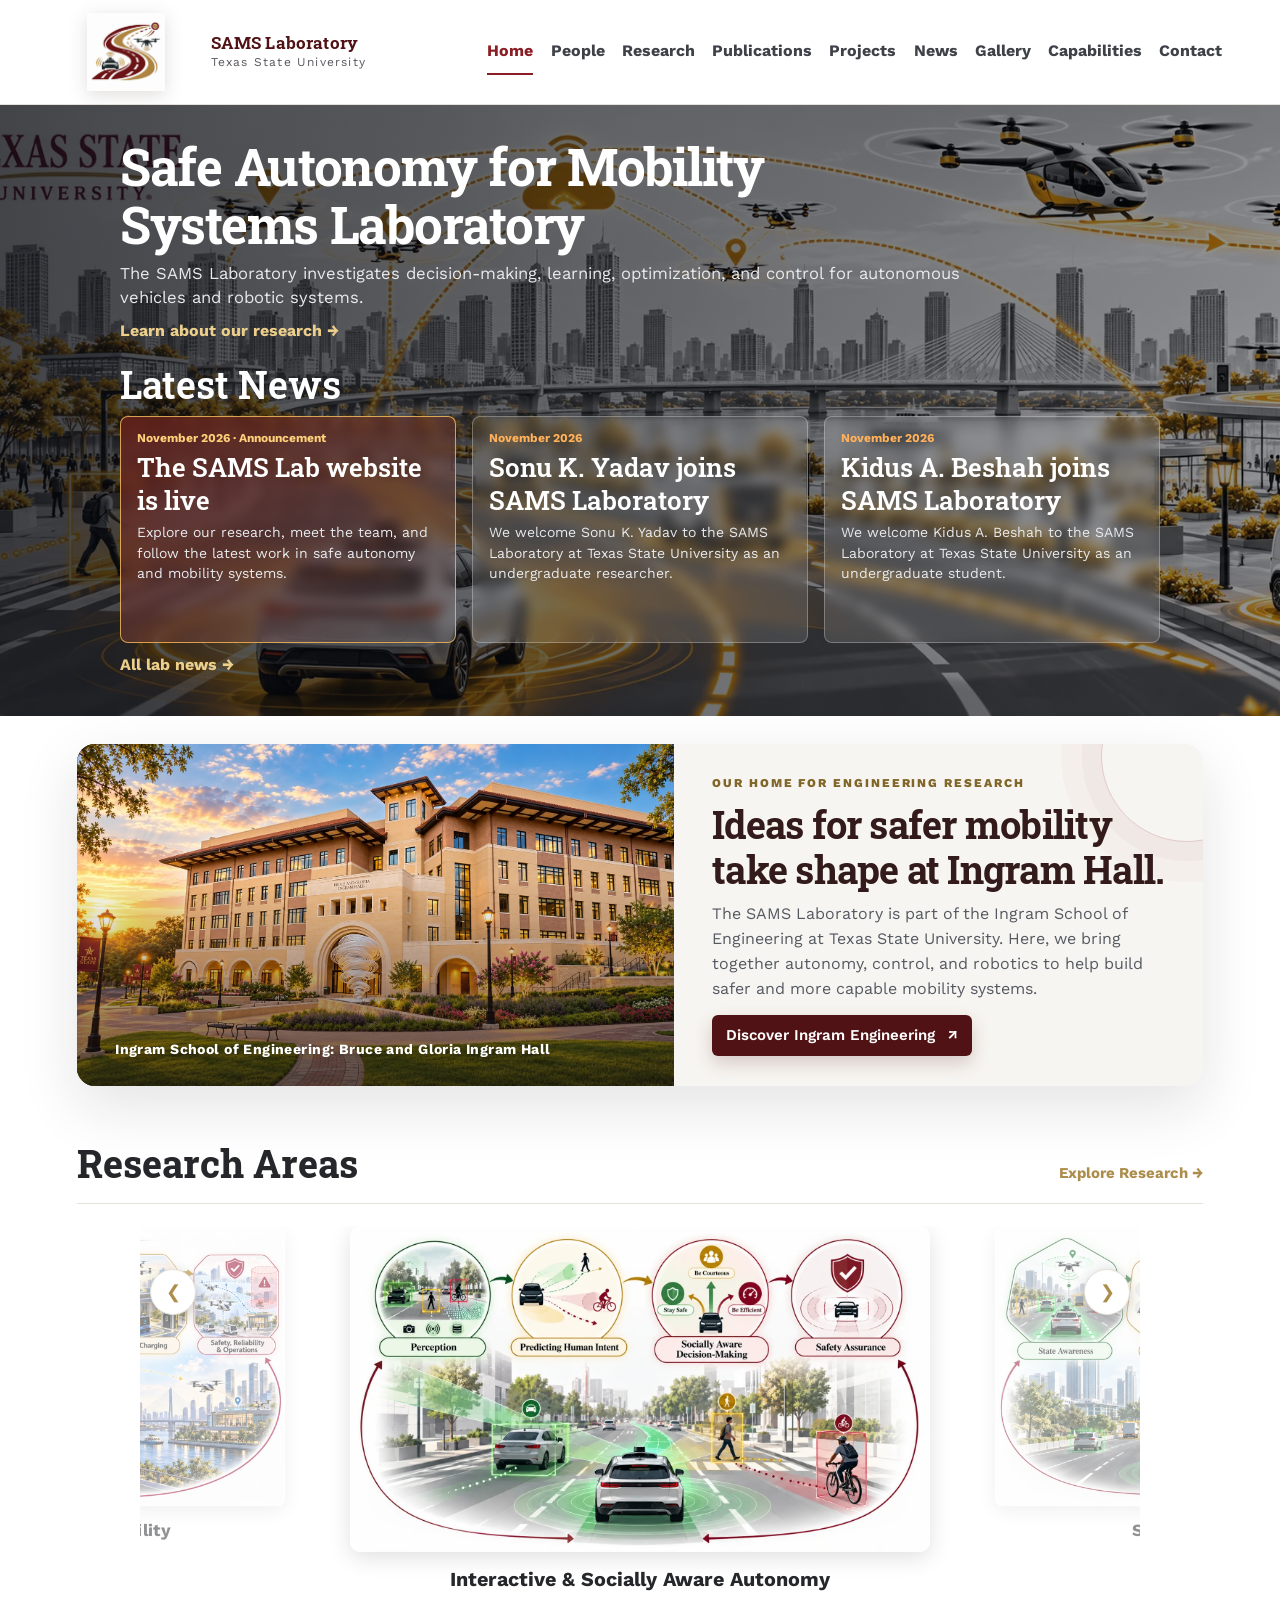
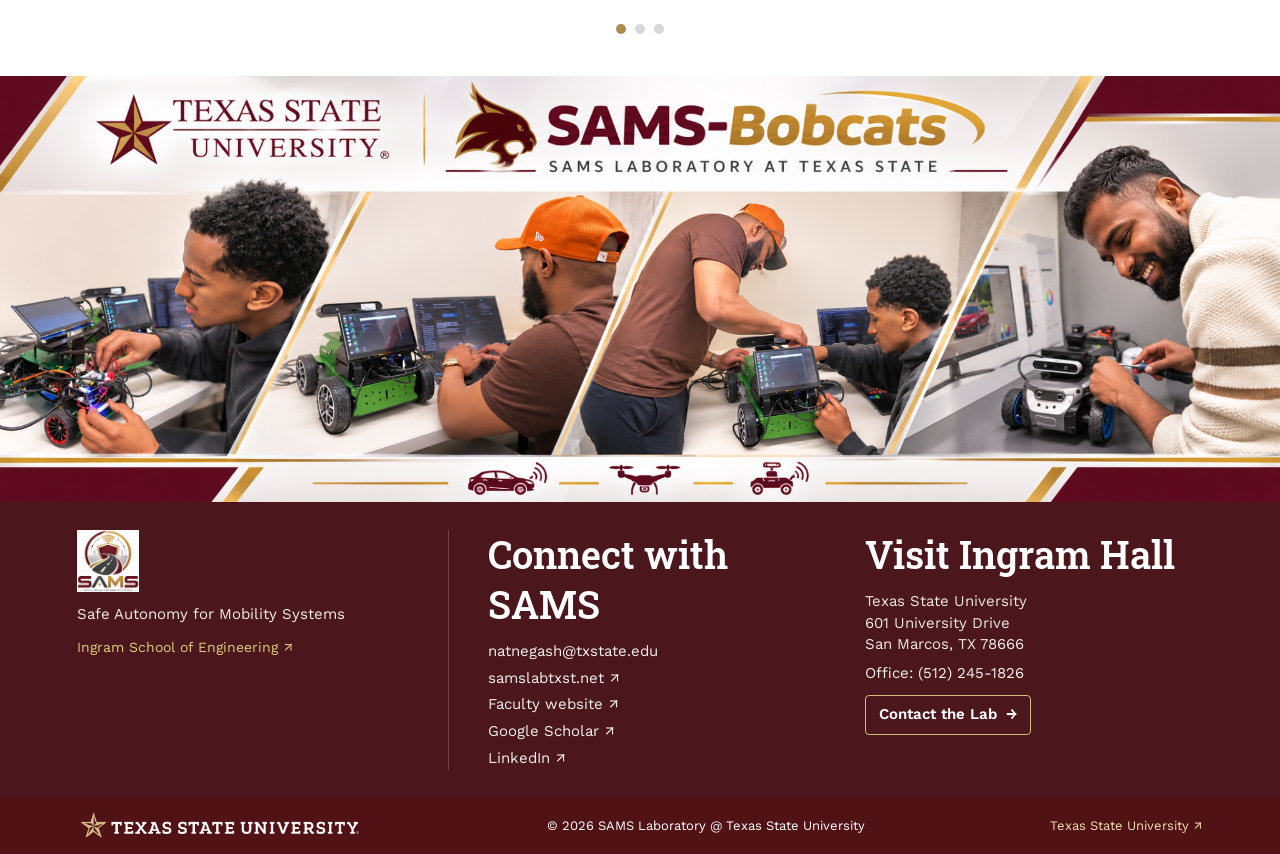
==== index.html @ 5ee87ff9 "Update index.html" ====
<!DOCTYPE html>
<html lang="en">

<head>
    <meta charset="utf-8" />
    <meta name="viewport" content="width=device-width, initial-scale=1" />
    <meta name="theme-color" content="#501214" />

    <title>Home | SAMS Lab — Texas State University</title>

    <meta
        name="description"
        content="SAMS Laboratory at Texas State University: safe, intelligent, and human-aware mobility systems."
    />

    <link href="style.css" rel="stylesheet" />
  <link rel="icon" type="image/x-icon" href="/assets/favicon.ico">
  <link rel="icon" type="image/png" sizes="48x48" href="/assets/SAMS-LOGO-2.png">
  <link rel="icon" type="image/png" sizes="192x192" href="/assets/sams-favicon-192.png">
  <link rel="apple-touch-icon" sizes="180x180" href="/assets/sams-favicon-180.png">
<style>
.sams-bobcats-banner{display:block;width:100%;margin:0;padding:0;overflow:hidden;line-height:0;background:#501214}
.sams-bobcats-banner img{display:block;width:100%;height:auto;max-width:none;object-fit:cover}
</style>
</head>

<body class="home">

    <!-- Navigation Header -->
    <header class="site-header">
  <a class="brand" href="index.html" aria-label="SAMS Laboratory home">
    <img src="assets/SAMS-Logo.png" alt="SAMS Laboratory logo" />
    <span class="brand-text"><strong>SAMS Laboratory</strong><span>Texas State University</span></span>
  </a>
  <button class="menu" type="button" aria-label="Toggle navigation" aria-expanded="false">☰ Menu</button>
  <nav aria-label="Main navigation">
    <a href="index.html">Home</a>
    <a href="people.html">People</a>
    <a href="research.html">Research</a>
    <a href="publications.html">Publications</a>
    <a href="projects.html">Projects</a>
    <a href="news.html">News</a>
    <a href="gallery.html">Gallery</a>
    <a href="capabilities.html">Capabilities</a>
    <a href="contact.html">Contact</a>
  </nav>
</header>

    <!-- Full-width hero: image with darkened overlay and text on top -->
    <section class="hero-overlay">
        <img class="hero-bg" src="assets/amber-header.webp" alt="" />
        <div class="hero-content academic-intro">

                    <h1>
                        Safe Autonomy for Mobility Systems Laboratory
                    </h1>

                    <p>
                        The SAMS Laboratory investigates decision-making,
                        learning, optimization, and control for autonomous
                        vehicles and robotic systems.
                    </p>

                    <a class="academic-link" href="research.html">
                        Learn about our research →
                    </a>
        
<section class="sams-section hero-news" aria-labelledby="news-heading"><h2 id="news-heading">Latest News</h2><div class="news-viewport"><div class="news-track"><article class="sams-news-item news-live"><div class="sams-date">November 2026 · Announcement</div><h3>The SAMS Lab website is live</h3><p>Explore our research, meet the team, and follow the latest work in safe autonomy and mobility systems.</p></article><article class="sams-news-item"><div class="sams-date">November 2026</div><h3>Sonu K. Yadav joins SAMS Laboratory</h3><p>We welcome Sonu K. Yadav to the SAMS Laboratory at Texas State University as an undergraduate researcher.</p></article><article class="sams-news-item"><div class="sams-date">November 2026</div><h3>Kidus A. Beshah joins SAMS Laboratory</h3><p>We welcome Kidus A. Beshah to the SAMS Laboratory at Texas State University as an undergraduate student.</p></article><article class="sams-news-item"><div class="sams-date">October 2026</div><h3>Masum Billah Pial joins SAMS Laboratory</h3><p>We welcome Masum Billah Pial to the SAMS Laboratory at Texas State University as a graduate student.</p></article><article class="sams-news-item"><div class="sams-date">August 2026</div><h3>Bereket Kebede joins SAMS Laboratory</h3><p>We welcome Bereket Kebede to the SAMS Laboratory at Texas State University as a Ph.D. student in Mechanical Engineering.</p></article><article class="sams-news-item"><div class="sams-date">August 2026</div><h3>Dr. Negash joins Texas State University as a tenure-track Assistant Professor</h3><p>Mechanical Engineering: Control and Robotics</p></article></div></div><p class="hero-news-link"><a class="academic-link" href="news.html">All lab news →</a></p></section>
        </div>
    </section>

    <main>

        <div class="shell">

            <section class="campus-feature" aria-labelledby="campus-heading">
                <div class="campus-photo-wrap">
                    <img src="assets/ingram-hall-exterior.webp" alt="Bruce and Gloria Ingram Hall at Texas State University at sunset" class="campus-photo" />
                    <span class="campus-photo-label">Ingram School of Engineering: Bruce and Gloria Ingram Hall</span>
                </div>
                <div class="campus-copy">
                    <p class="eyebrow">Our home for engineering research</p>
                    <h2 id="campus-heading">Ideas for safer mobility take shape at Ingram Hall.</h2>
                    <p>The SAMS Laboratory is part of the Ingram School of Engineering at Texas State University. Here, we bring together autonomy, control, and robotics to help build safer and more capable mobility systems.</p>
                    <a class="campus-cta" href="https://www.engineering.txst.edu/" target="_blank" rel="noopener">Discover Ingram Engineering <span aria-hidden="true">↗</span></a>
                </div>
            </section>

            <section class="academic-home">

                <!-- Research Areas Heading -->
                <div class="academic-heading">

                    <h2>Research Areas</h2>

                    <a href="research.html">Explore Research →</a>

                </div>

                <!-- Research Areas slideshow -->
<div class="ra-carousel" aria-roledescription="carousel" aria-label="Research areas">
<button class="ra-arrow ra-prev" type="button" aria-label="Previous research area">&#10094;</button>
<div class="ra-stage">
<a class="ra-slide" href="research.html"><img alt="Interactive and socially aware autonomy" src="assets/thrust1.webp" /> <strong> Interactive &amp; Socially Aware Autonomy </strong></a>
<a class="ra-slide" href="research.html"><img alt="Safe intelligence and control" src="assets/thrust2.webp" /> <strong> Safe Intelligence &amp; Control </strong></a>
<a class="ra-slide" href="research.html"><img alt="Networked air and robot mobility" src="assets/thrust3.webp" /> <strong> Networked Air &amp; Robot Mobility </strong></a>
</div>
<button class="ra-arrow ra-next" type="button" aria-label="Next research area">&#10095;</button>
<div class="ra-dots" role="tablist"></div>
</div>
</section>

        </div>

    </main>

    <section class="sams-bobcats-banner" aria-label="SAMS-Bobcats Robotics Lab">
  <img src="assets/sams-bobcats-banner.png" alt="SAMS-Bobcats Robotics Lab at Texas State University" loading="lazy" />
</section>


    <!-- SAMS Laboratory footer -->
    <footer class="site-footer">
  <div class="footer-main">
    <div class="footer-identity">
      <a class="footer-sams-logo" href="index.html" aria-label="SAMS Laboratory home">
        <img src="assets/SAMS-LOGO-3.png" alt="SAMS Laboratory" />
      </a>
      <p class="footer-tagline">Safe Autonomy for Mobility Systems</p>
      <a class="footer-school-link" href="https://www.engineering.txst.edu/" target="_blank" rel="noopener">Ingram School of Engineering <span aria-hidden="true">↗</span></a>
    </div>
    <div class="footer-column">
      <h2>Connect with SAMS</h2>
      <a href="mailto:natnegash@txstate.edu">natnegash@txstate.edu</a>
      <a href="https://samslabtxst.net/" target="_blank" rel="noopener">samslabtxst.net <span aria-hidden="true">↗</span></a>
      <a href="https://natnael-m-negash.net/" target="_blank" rel="noopener">Faculty website <span aria-hidden="true">↗</span></a>
      <a href="https://scholar.google.com/citations?user=de8_IgUAAAAJ&amp;hl=en" target="_blank" rel="noopener">Google Scholar <span aria-hidden="true">↗</span></a>
      <a href="https://www.linkedin.com/in/natnael-m-negash-ph-d-12721473/" target="_blank" rel="noopener">LinkedIn <span aria-hidden="true">↗</span></a>
    </div>
    <div class="footer-column footer-school">
      <h2>Visit Ingram Hall</h2>
      <p>Texas State University<br />601 University Drive<br />San Marcos, TX 78666</p>
      <a href="tel:+15122451826">Office: (512) 245-1826</a>
      <a class="footer-contact" href="contact.html">Contact the Lab <span aria-hidden="true">→</span></a>
    </div>
  </div>
  <div class="footer-bottom">
    <a class="footer-txst-logo" href="https://www.txst.edu/" target="_blank" rel="noopener" aria-label="Texas State University website"><img src="assets/txst-horizontal-logo.png" alt="Texas State University" /></a>
    <span>© 2026 SAMS Laboratory @ Texas State University</span>
    <a href="https://www.txst.edu/" target="_blank" rel="noopener">Texas State University <span aria-hidden="true">↗</span></a>
  </div>
</footer>

    <script src="script.js"></script>

</body>
</html>
---- style.css ----
@import url('https://fonts.googleapis.com/css2?family=Roboto+Slab:wght@400;500;600;700;800&family=Work+Sans:wght@400;500;600;700&display=swap');
:root{--orange:#ad8d4b;--gold:#ad8d4b;--maroon:#501214;--ink:#25272a;--muted:#626973;--line:#e5e2db;--paper:#fff;--soft:#fbfaf7}*{box-sizing:border-box}html,body{margin:0;min-height:100%;font-family:'DM Sans',Arial,sans-serif;color:var(--ink);background:white}body{min-height:100dvh;display:flex;flex-direction:column}a{text-decoration:none;color:inherit}button{font:inherit}header{height:92px;display:flex;align-items:center;justify-content:space-between;gap:18px;padding:12px clamp(22px,4.5vw,80px);border-bottom:1px solid var(--line);background:white;flex-shrink:0}.brand{display:flex;align-items:center;gap:15px;min-width:215px}.brand img{width:110px;height:66px;object-fit:contain}.brand-text{font-size:11px;line-height:1.5;letter-spacing:.11em;text-transform:uppercase;color:#777}.brand-text strong{display:block;font-size:13px;letter-spacing:.02em;color:var(--orange)}nav{display:flex;gap:clamp(8px,1.5vw,24px);align-items:center;flex-wrap:wrap;justify-content:flex-end}nav a{font-size:12px;font-weight:700;color:#575961;padding:8px 0;border-bottom:2px solid transparent;white-space:nowrap}nav a:hover,nav a.active{color:var(--orange);border-color:var(--orange)}.menu{display:none;border:1px solid var(--line);background:white;padding:8px 12px;border-radius:6px}main{flex:1;min-height:0;display:flex;flex-direction:column;justify-content:center;padding:clamp(20px,3vh,36px) clamp(24px,6vw,105px)}.shell{width:100%;max-width:1450px;margin:auto}.eyebrow{font-size:11px;text-transform:uppercase;letter-spacing:.23em;font-weight:800;color:var(--orange);margin:0 0 13px}.heading{font-family:Manrope,Arial,sans-serif;font-size:clamp(29px,3.4vw,52px);line-height:1.15;letter-spacing:-.055em;margin:0 0 16px;font-weight:800}.lead{color:var(--muted);font-size:clamp(14px,1.25vw,17px);line-height:1.7;max-width:690px}.home-grid{display:grid;grid-template-columns:1.05fr .95fr;align-items:center;gap:5vw}.home-grid .heading{font-size:clamp(37px,4.3vw,68px)}.accent{color:var(--orange)}.hero-art{background:var(--soft);border-radius:18px;min-height:320px;display:flex;align-items:center;justify-content:center;padding:30px;position:relative;overflow:hidden}.hero-art:after{content:'';position:absolute;width:300px;height:300px;border:1px solid #d6c4b1;border-radius:50%;right:-130px;bottom:-170px}.hero-art img{width:100%;max-height:48vh;object-fit:contain;mix-blend-mode:multiply}.btn{display:inline-flex;align-items:center;justify-content:center;gap:9px;padding:12px 20px;background:var(--orange);border:1px solid var(--orange);color:white;border-radius:5px;font-size:13px;font-weight:700;cursor:pointer}.btn.alt{background:white;color:var(--orange)}.actions{display:flex;gap:12px;margin-top:26px;flex-wrap:wrap}.pills{display:flex;gap:10px;flex-wrap:wrap;margin-top:28px}.pill{font-size:11px;font-weight:700;padding:9px 12px;border:1px solid #e5e7eb;border-radius:40px;color:#57535a}.page-top{margin-bottom:26px}.page-top .lead{margin:0}.cards{display:grid;grid-template-columns:repeat(3,minmax(0,1fr));gap:18px}.card{border:1px solid var(--line);border-radius:12px;padding:23px;background:white;min-width:0}.card h3{font-size:17px;line-height:1.3;margin:0 0 10px}.card p{font-size:13px;color:var(--muted);line-height:1.65;margin:0}.card .num{color:var(--gold);font-weight:800;font-size:12px;letter-spacing:.14em;margin-bottom:14px}.research-card{padding:0;overflow:hidden}.research-card img{width:100%;height:clamp(135px,20vh,220px);object-fit:contain;background:#ffffff}.research-card .inside{padding:19px 21px}.research-card h3{font-size:16px}.people-grid{display:grid;grid-template-columns:repeat(4,minmax(0,1fr));gap:18px}.person{padding:0;overflow:hidden}.portrait{height:clamp(150px,26vh,280px);background:#ffffff;display:flex;justify-content:center;align-items:center}.portrait img{height:100%;width:100%;object-fit:cover;object-position:center 26%}.portrait.placeholder{color:var(--orange);font-size:54px;font-weight:800}.person .inside{padding:18px}.role{font-size:10px;text-transform:uppercase;letter-spacing:.12em;font-weight:800;color:var(--orange);margin-bottom:8px}.person h3{margin-bottom:8px}.person p{font-size:12px}.split{display:grid;grid-template-columns:1fr 1fr;gap:22px}.feature{background:var(--soft);border-radius:12px;padding:28px}.feature h3{margin:0 0 12px}.feature p{color:var(--muted);line-height:1.65;font-size:14px}.bullet{display:flex;gap:12px;align-items:flex-start;margin:14px 0;color:#555;font-size:14px}.dot{width:7px;height:7px;background:var(--gold);border-radius:50%;flex-shrink:0;margin-top:7px}.year{font-size:13px;font-weight:800;color:var(--orange);margin:18px 0 10px}.pub{padding:16px 20px;border-left:3px solid var(--orange);background:#ffffff;margin-bottom:10px}.pub strong{display:block;font-size:14px}.pub small{color:var(--muted);line-height:1.5}.gallery{display:grid;grid-template-columns:repeat(3,minmax(0,1fr));gap:16px}.gallery figure{margin:0;border:1px solid var(--line);border-radius:10px;overflow:hidden}.gallery img{width:100%;height:clamp(140px,27vh,260px);object-fit:contain}.gallery figcaption{padding:11px 14px;font-size:12px;font-weight:700}.contact-grid{display:grid;grid-template-columns:1fr 1fr;gap:40px}.contact-box{background:var(--soft);padding:30px;border-radius:12px}.contact-box p{line-height:1.8;color:var(--muted)}.mini{font-size:12px;color:var(--muted)}footer{min-height:48px;border-top:1px solid var(--line);padding:12px clamp(24px,6vw,105px);display:flex;align-items:center;justify-content:space-between;gap:12px;font-size:11px;color:#7c7e83;flex-shrink:0}footer b{color:var(--orange)}@media(min-width:1050px) and (min-height:700px){body{height:100dvh;overflow:hidden}}@media(max-width:1150px){header{height:auto;min-height:85px}nav{gap:10px}nav a{font-size:11px}.brand{min-width:160px}.brand img{width:80px}.brand-text{font-size:9px}}@media(max-width:800px){body{height:auto;overflow:auto}header{min-height:74px}.menu{display:block}nav{display:none;position:absolute;top:74px;left:0;right:0;background:white;z-index:9;padding:18px 25px;box-shadow:0 12px 22px #0001;justify-content:flex-start}nav.open{display:flex}nav a{font-size:13px}main{padding:36px 22px}.home-grid,.split,.contact-grid{grid-template-columns:1fr}.hero-art{min-height:260px}.cards,.people-grid,.gallery{grid-template-columns:repeat(2,minmax(0,1fr))}}@media(max-width:520px){.cards,.people-grid,.gallery{grid-template-columns:1fr}.heading{font-size:33px}.home-grid .heading{font-size:40px}footer{flex-direction:column;text-align:center}}@media(max-height:760px) and (min-width:1050px){main{padding-top:12px;padding-bottom:12px}.page-top{margin-bottom:14px}.heading{font-size:35px}.lead{font-size:13px;line-height:1.5}.card{padding:17px}.research-card{padding:0}.research-card img{height:150px}.person .portrait{height:170px}.hero-art img{max-height:42vh}}
/* People page: academic hierarchy */
.people-hierarchy{display:grid;gap:18px}
.people-section{min-width:0}
.section-label{font-size:12px;text-transform:uppercase;letter-spacing:.16em;color:var(--orange);border-bottom:1px solid var(--line);padding-bottom:8px;margin:0 0 12px}
.people-row{display:grid;grid-template-columns:repeat(2,minmax(0,1fr));gap:16px}
.people-row .person{display:flex;min-height:145px}
.people-row .portrait{height:auto;min-height:145px;width:132px;flex:0 0 132px}
.people-row .portrait img{object-position:center 25%}
.people-row .inside{padding:14px 17px}
.people-row .inside p{line-height:1.5}
.person-link{color:var(--orange);font-weight:700}
.people-row .inside p+p{margin-top:8px}
@media(min-width:1050px) and (min-height:700px){.people-hierarchy{gap:clamp(10px,2vh,20px)}.people-row .person{min-height:clamp(115px,17vh,165px)}}
@media(max-width:700px){.people-row{grid-template-columns:1fr}.people-row .portrait{width:120px;flex-basis:120px}}

/* Home page gallery preview */
.home-gallery{margin-top:clamp(18px,3vh,35px);padding-bottom:16px}
.home-gallery-header{display:flex;align-items:end;justify-content:space-between;gap:14px;margin-bottom:12px}
.home-gallery-header .eyebrow{margin:0 0 4px}.home-gallery-header h2{font-size:clamp(18px,2vw,25px);margin:0;letter-spacing:-.035em}
.gallery-more{font-size:13px;color:var(--orange,#e87500);text-decoration:none;font-weight:600;white-space:nowrap}
.home-gallery-grid{display:grid;grid-template-columns:repeat(3,minmax(0,1fr));gap:14px}
.home-gallery-grid a{display:block;min-width:0;color:inherit;text-decoration:none;border:1px solid #e6e7ea;border-radius:12px;overflow:hidden;background:white}
.home-gallery-grid img{width:100%;height:clamp(100px,17vh,185px);object-fit:cover;display:block}
.home-gallery-grid span{display:block;font-size:12px;font-weight:650;padding:10px 12px}
@media(max-width:650px){.home-gallery-grid{grid-template-columns:1fr}.home-gallery-grid img{height:155px}.home-gallery{padding-bottom:25px}}

.academic-home{max-width:1300px;margin:0 auto}.academic-intro{max-width:900px;margin:0 0 clamp(22px,4vh,46px)}.academic-intro h1{font-family:Manrope,Arial,sans-serif;font-size:clamp(31px,3.5vw,53px);line-height:1.17;letter-spacing:-.04em;font-weight:750;margin:0 0 16px}.academic-intro>p:not(.eyebrow){font-size:clamp(14px,1.3vw,18px);line-height:1.7;color:var(--muted);max-width:810px;margin:0 0 15px}.academic-link,.academic-heading>a{color:var(--orange);font-weight:700;font-size:13px}.academic-heading{display:flex;justify-content:space-between;align-items:baseline;gap:16px;margin-bottom:15px;border-bottom:1px solid var(--line);padding-bottom:12px}.academic-heading h2{font-size:clamp(20px,2vw,27px);margin:0;font-weight:750}.academic-gallery{display:grid;grid-template-columns:repeat(3,minmax(0,1fr));gap:20px}.academic-gallery a{display:block;min-width:0}.academic-gallery img{display:block;width:100%;height:clamp(150px,26vh,290px);object-fit:cover;border-radius:3px;transition:transform .25s ease,box-shadow .25s ease}.academic-gallery a:hover img{transform:translateY(-4px);box-shadow:0 12px 25px #0002}.academic-gallery strong{display:block;font-size:clamp(13px,1.25vw,17px);font-weight:700;margin-top:12px;line-height:1.4}
.people-row .person{transition:transform .23s ease,box-shadow .23s ease,border-color .23s ease;position:relative}.people-row .person:hover{transform:translateY(-6px) scale(1.012);box-shadow:0 15px 32px rgba(32,35,41,.13);border-color:#d9c487;z-index:1}.social-links{display:flex;gap:10px;align-items:center}.social-icon{display:inline-flex;width:30px;height:30px;align-items:center;justify-content:center;border:1px solid #e5e7eb;border-radius:50%;color:var(--orange);background:#fff;transition:background .2s,color .2s,transform .2s}.social-icon svg{width:16px;height:16px}.social-icon:not(.unavailable):hover{background:var(--orange);color:#fff;transform:translateY(-2px)}.social-icon.unavailable{opacity:.34;cursor:not-allowed}.people-row .inside{display:flex;flex-direction:column;align-items:flex-start}.people-row .inside .social-links{margin-top:auto;padding-top:10px}
@media(max-width:800px){.academic-gallery{gap:12px}.academic-gallery img{height:180px}}@media(max-width:650px){.academic-gallery{grid-template-columns:1fr}.academic-gallery img{height:210px}.academic-intro{margin-bottom:28px}}@media(prefers-reduced-motion:reduce){.people-row .person,.social-icon,.academic-gallery img{transition:none}.people-row .person:hover,.academic-gallery a:hover img{transform:none}}
/* 2026-10-29: People page overflow and readable navigation */
nav a{font-size:15px;line-height:1.35;font-weight:650}
nav{gap:clamp(9px,1vw,18px)}
header{padding-left:clamp(18px,2.5vw,48px);padding-right:clamp(18px,2.5vw,48px)}
@media(min-width:1050px) and (min-height:700px){body:has(.people-hierarchy){height:auto;min-height:100dvh;overflow-y:auto}body:has(.people-hierarchy) main{justify-content:flex-start}}
body:has(.people-hierarchy) main{padding-top:35px;padding-bottom:45px}
.people-hierarchy{gap:25px}.people-section{overflow:visible}.people-row .person{min-width:0}.people-row .inside{min-width:0;flex:1}.people-row .inside h3,.people-row .inside p{overflow-wrap:anywhere}
@media(max-width:1350px){header{flex-wrap:wrap;height:auto;min-height:92px;justify-content:center}.brand{margin-right:auto}nav{flex:1;justify-content:flex-end}nav a{font-size:14px}}
@media(max-width:1050px){nav a{font-size:14px}}
@media(max-width:800px){header{justify-content:space-between}.menu{margin-left:auto}nav{flex:none;width:100%}nav a{font-size:16px}.people-row .person{min-height:155px}}
@media(max-width:470px){.people-row .person{flex-direction:column}.people-row .portrait{width:100%;height:220px;flex-basis:auto}.people-row .inside{width:100%}}

/* November 2026 site additions */
.sams-section{margin:46px 0}.sams-section h2{margin:0 0 16px}.sams-media{display:block;width:100%;height:auto;border-radius:12px}.sams-media-frame{max-width:1100px;margin:20px auto}.sams-news-grid{display:grid;grid-template-columns:repeat(auto-fit,minmax(230px,1fr));gap:18px}.sams-news-item{padding:22px;border:1px solid #dedede;border-radius:12px;background:#fff}.sams-news-item h3{margin:8px 0}.sams-news-item .sams-date{color:#b45c00;font-weight:700;font-size:.85rem}.sams-news-item p{line-height:1.6}.sams-news-item a{color:inherit}.sams-image-caption{font-size:.9rem;opacity:.8;margin-top:9px}

/* ===== Nov 2026 fixes ===== */
/* let every page scroll (old fixed-height layout clipped content, hiding the header image) */
@media(min-width:1050px) and (min-height:700px){body{height:auto;min-height:100dvh;overflow-y:auto}}
body{overflow-x:hidden}
main{justify-content:flex-start}

/* full-bleed images: touch left & right edges of the window */
.hero-banner{width:100%;line-height:0;background:#fff}
.hero-banner img{display:block;width:100%;height:auto}
.full-bleed{width:100vw;position:relative;left:50%;margin:20px 0 26px -50vw;line-height:0}
.full-bleed img{display:block;width:100%;height:auto;border-radius:0}
body.home main{padding-top:clamp(20px,3vh,36px)}

/* hover pop-out */
.research-card,.gallery figure,.cards>.card{transition:transform .25s ease,box-shadow .25s ease,border-color .25s ease;position:relative}
.research-card:hover,.gallery figure:hover,.cards>.card:hover{transform:translateY(-8px) scale(1.04);box-shadow:0 18px 38px rgba(32,35,41,.22);border-color:#d9c487;z-index:5}
.gallery figure{background:#fff}
@media(prefers-reduced-motion:reduce){.research-card,.gallery figure,.cards>.card{transition:none}.research-card:hover,.gallery figure:hover,.cards>.card:hover{transform:none}}

/* ===== Overlay heroes (home + projects) ===== */
.hero-overlay{position:relative;width:100%;overflow:hidden;display:flex;align-items:center;min-height:clamp(360px,34vw,560px);padding:clamp(28px,5vw,70px) clamp(24px,6vw,105px);background:#111;color:#fff}
.hero-overlay .hero-bg{position:absolute;inset:0;width:100%;height:100%;object-fit:cover;object-position:center top}
.hero-overlay::before{content:'';position:absolute;inset:0;z-index:1;background:linear-gradient(90deg,rgba(8,10,16,.74) 0%,rgba(8,10,16,.58) 55%,rgba(8,10,16,.48) 100%)}
.hero-overlay .hero-content{position:relative;z-index:2;width:100%;max-width:1300px;margin:0 auto}
.hero-overlay h1,.hero-overlay h3{color:#fff}
.hero-overlay .academic-intro{margin:0 auto}
.hero-overlay .academic-intro>p:not(.eyebrow),.hero-overlay .lead{color:#e8eaee}
.hero-overlay .academic-link{color:#ffb15c}
.hero-overlay .page-top{margin-bottom:28px}
.hero-overlay .heading{color:#fff}
.hero-overlay .card{background:rgba(255,255,255,.12);border-color:rgba(255,255,255,.28);backdrop-filter:blur(6px);-webkit-backdrop-filter:blur(6px)}
.hero-overlay .card p{color:#e8eaee}
.hero-overlay .card .num{color:#ffb15c}
.hero-overlay .cards>.card:hover{background:rgba(255,255,255,.2);border-color:#ffb15c}
main.overlay-page{padding:0;justify-content:flex-start}
main.overlay-page .hero-overlay{flex:1}

/* contact: plain email text */
.email-link{color:var(--orange);font-weight:700;font-size:1.05rem;word-break:break-all}
.email-link:hover{text-decoration:underline}

/* News items pop out on hover (home + news pages) */
.sams-news-item{transition:transform .25s ease,box-shadow .25s ease,border-color .25s ease;position:relative}
.sams-news-item:hover{transform:translateY(-8px) scale(1.04);box-shadow:0 18px 38px rgba(32,35,41,.22);border-color:#d9c487;z-index:5}
@media(prefers-reduced-motion:reduce){.sams-news-item{transition:none}.sams-news-item:hover{transform:none}}

/* Latest News overlaid in home hero */
.hero-overlay .hero-news{margin:clamp(18px,3vh,32px) 0 0}
.hero-overlay .hero-news h2{color:#fff;font-size:clamp(18px,1.8vw,24px);margin:0 0 12px}
.hero-overlay .hero-news .sams-news-grid{gap:16px}
.hero-overlay .hero-news .sams-news-item{background:rgba(255,255,255,.12);border-color:rgba(255,255,255,.28);color:#fff;backdrop-filter:blur(6px);-webkit-backdrop-filter:blur(6px);padding:16px 18px}
.hero-overlay .hero-news .sams-news-item h3{font-size:15px;margin:6px 0;color:#fff}
.hero-overlay .hero-news .sams-news-item p{font-size:13px;line-height:1.5;color:#e8eaee;margin:0}
.hero-overlay .hero-news .sams-news-item .sams-date{color:#ffb15c}
.hero-overlay .hero-news .sams-news-item:hover{background:rgba(255,255,255,.2);border-color:#ffb15c}
.hero-overlay .hero-news-link{margin:14px 0 0}
/* keep home title clear of the logo in the header image */
body.home .hero-overlay{padding-top:clamp(70px,9vw,135px);padding-bottom:clamp(28px,4vw,56px)}

/* ===== Research Areas slideshow with side peeks ===== */
.ra-carousel{--w:58%;--gap:24px;position:relative;max-width:1000px;margin:0 auto}
.ra-stage{position:relative;width:100%;padding-top:calc(var(--w) * 9 / 16 + 66px);overflow:hidden}
.ra-slide{position:absolute;top:0;left:calc((100% - var(--w)) / 2);width:var(--w);display:block;text-align:center;transform:translateX(calc(var(--o,0) * (100% + var(--gap)))) scale(var(--sc,1));opacity:var(--op,1);transition:transform .4s ease,opacity .4s ease;transform-origin:center top;z-index:1}
.ra-slide.is-active{--sc:1;--op:1;z-index:2}
.ra-slide:not(.is-active){--sc:.86;--op:.5}
.ra-slide img{display:block;width:100%;height:auto;aspect-ratio:16/9;object-fit:contain;background:#fff;border-radius:10px;box-shadow:0 6px 22px rgba(0,0,0,.12)}
.ra-slide strong{display:block;font-size:clamp(15px,1.5vw,20px);font-weight:700;margin:14px 0 4px;line-height:1.4}
.ra-slide.no-anim{transition:none}
.ra-arrow{position:absolute;top:calc(var(--w) * 9 / 32);transform:translateY(-50%);width:46px;height:46px;border-radius:50%;border:1px solid var(--line);background:#fff;color:var(--orange);font-size:18px;cursor:pointer;box-shadow:0 4px 14px rgba(0,0,0,.2);transition:background .2s,color .2s,transform .2s;z-index:5;display:flex;align-items:center;justify-content:center;padding:0}
.ra-arrow:hover{background:var(--orange);color:#fff;transform:translateY(-50%) scale(1.08)}
.ra-prev{left:10px}.ra-next{right:10px}
.ra-dots{display:flex;justify-content:center;gap:9px;margin-top:6px}
.ra-dots button{width:10px;height:10px;border-radius:50%;border:0;padding:0;background:#d6d8dc;cursor:pointer}
.ra-dots button.active{background:var(--orange)}
@media(max-width:700px){.ra-carousel{--w:76%;--gap:14px}.ra-arrow{width:36px;height:36px;font-size:15px}.ra-prev{left:4px}.ra-next{right:4px}}
@media(prefers-reduced-motion:reduce){.ra-slide{transition:none}}

/* ===== Rotating news cards (home hero) ===== */
.hero-overlay .hero-news .news-viewport{overflow:hidden;padding:14px 12px 18px;margin:-14px -12px -18px}
.news-track{display:flex;gap:16px;transition:transform .6s ease;will-change:transform}
.news-track.no-anim{transition:none}
.news-track .sams-news-item{flex:0 0 calc((100% - 32px) / 3);min-width:0}
@media(max-width:900px){.news-track .sams-news-item{flex-basis:calc((100% - 16px) / 2)}}
@media(max-width:600px){.news-track .sams-news-item{flex-basis:100%}}
@media(prefers-reduced-motion:reduce){.news-track{transition:none}}

/* November 2026 · Home page identity, Ingram Hall feature, and school-style footer */
body.home header{min-height:104px;height:auto;padding:13px clamp(22px,4.5vw,80px);gap:24px}
body.home .brand{gap:17px;min-width:265px}
body.home .brand img{width:136px;height:78px;filter:drop-shadow(0 4px 9px rgba(51,25,20,.15))}
body.home .brand-text{font-size:12px;line-height:1.55;letter-spacing:.1em}
body.home .brand-text strong{font-size:17px;letter-spacing:.01em;color:#501214}
body.home header nav{gap:clamp(10px,1.35vw,23px)}
body.home header nav a{font-size:16px;font-weight:700;color:#3e4148;padding:10px 0}
body.home header nav a:hover,body.home header nav a.active{color:#8b1d24;border-color:#8b1d24}
body.home .menu{font-size:15px;font-weight:700}
body.home .hero-overlay{min-height:clamp(430px,39vw,610px)}
body.home .hero-overlay .academic-intro h1{font-size:clamp(38px,4.15vw,64px);max-width:950px}
body.home .hero-overlay .academic-intro>p:not(.eyebrow){font-size:clamp(17px,1.55vw,21px);max-width:850px}
body.home .hero-news h2{font-size:clamp(23px,2.1vw,29px)}
body.home .hero-overlay .hero-news .sams-news-item{padding:19px 21px}
body.home .hero-overlay .hero-news .sams-news-item h3{font-size:clamp(16px,1.4vw,19px);line-height:1.35}
body.home .hero-overlay .hero-news .sams-news-item p{font-size:clamp(14px,1.15vw,16px);line-height:1.55}
body.home .hero-overlay .hero-news .sams-news-item .sams-date{font-size:13px;line-height:1.4}
body.home .hero-overlay .hero-news .news-live{border-color:rgba(255,194,92,.78);background:linear-gradient(145deg,rgba(103,34,28,.86),rgba(255,255,255,.12))}
body.home .hero-overlay .hero-news .news-live .sams-date{color:#ffd07a}

body.home main{padding-top:clamp(28px,4vw,58px);padding-bottom:clamp(36px,5vw,70px)}
body.home .shell{max-width:1450px}
.campus-feature{position:relative;display:grid;grid-template-columns:minmax(0,1.18fr) minmax(320px,.82fr);align-items:center;max-width:1390px;margin:0 auto clamp(55px,7vw,96px);border-radius:24px;background:#f7f5f1;overflow:hidden;box-shadow:0 20px 60px rgba(34,27,25,.12)}
.campus-photo-wrap{position:relative;align-self:stretch;min-height:420px;overflow:hidden;background:#2a2525}
.campus-photo-wrap::after{content:"";position:absolute;inset:35% 0 0;background:linear-gradient(0deg,rgba(25,16,15,.66),transparent 92%);pointer-events:none}
.campus-photo{display:block;width:100%;height:100%;min-height:420px;object-fit:cover;object-position:center 54%;transition:transform .65s ease}
.campus-feature:hover .campus-photo{transform:scale(1.035)}
.campus-photo-label{position:absolute;z-index:1;left:clamp(20px,3vw,42px);bottom:26px;color:white;font-size:clamp(13px,1.1vw,16px);font-weight:700;letter-spacing:.03em;text-shadow:0 2px 8px #0008}
.campus-copy{position:relative;padding:clamp(30px,4.5vw,68px);}
.campus-copy::before{content:"";position:absolute;width:170px;height:170px;right:-70px;top:-74px;border:1px solid rgba(139,29,36,.2);border-radius:50%;box-shadow:0 0 0 19px rgba(139,29,36,.035),0 0 0 40px rgba(139,29,36,.025)}
.campus-copy .eyebrow{position:relative;z-index:1;color:#8b1d24;font-size:12px;letter-spacing:.16em}
.campus-copy h2{position:relative;z-index:1;font-family:Manrope,Arial,sans-serif;color:#341b1b;font-size:clamp(29px,3vw,44px);line-height:1.15;letter-spacing:-.045em;margin:0 0 18px}
.campus-copy>p:not(.eyebrow){position:relative;z-index:1;color:#555a62;font-size:clamp(16px,1.3vw,18px);line-height:1.75;margin:0 0 25px}
.campus-cta{position:relative;z-index:1;display:inline-flex;align-items:center;gap:12px;padding:13px 18px;border-radius:6px;color:white;background:#501214;font-size:15px;font-weight:700;box-shadow:0 7px 18px rgba(80,18,20,.2);transition:transform .2s,background .2s}
.campus-cta:hover{transform:translateY(-2px);background:#711e24}
body.home .academic-heading{margin-bottom:22px;padding-bottom:16px}
body.home .academic-heading h2{font-size:clamp(25px,2.5vw,34px)}
body.home .academic-heading>a{font-size:15px}
body.home .ra-slide strong{font-size:clamp(16px,1.55vw,21px)}

body.home .site-footer{display:block;flex-shrink:0;background:#f2f0ed;color:#fff;padding:0;border:0}
.footer-main{display:grid;grid-template-columns:1.12fr 1fr 1fr;gap:clamp(28px,5vw,78px);padding:clamp(38px,5vw,70px) clamp(24px,7vw,112px);background:#4d4d4f}
.footer-identity{padding-right:clamp(15px,3vw,42px);border-right:1px solid rgba(255,255,255,.18)}
.footer-sams-logo{display:inline-flex;align-items:center;justify-content:center;min-height:70px;max-width:250px;padding:8px 13px;border-radius:10px;background:rgba(255,255,255,.96)}
.footer-sams-logo img{display:block;width:220px;height:75px;object-fit:contain}
.footer-tagline{margin:14px 0 26px;color:#e6e2df;font-size:16px;line-height:1.5}
.txst-wordmark{display:inline-flex;align-items:center;gap:10px;color:#e2c675}
.txst-wordmark svg{width:42px;height:42px;flex:none}
.txst-wordmark span{font-family:Georgia,serif;font-size:18px;line-height:1.05;font-weight:700;letter-spacing:.12em;color:#fff}
.txst-wordmark b{font-size:13px;letter-spacing:.24em}
.footer-column{display:flex;flex-direction:column;align-items:flex-start;gap:12px}
.footer-column h2{margin:2px 0 12px;color:#fff;font-size:clamp(19px,1.8vw,24px);line-height:1.25}
.footer-column a,.footer-column p{margin:0;color:#f2f0ed;font-size:16px;line-height:1.55}
.footer-column a{transition:color .2s}
.footer-column a:hover{color:#e2c675;text-decoration:underline;text-underline-offset:3px}
.footer-column p{margin-bottom:2px;color:#e5e1de}
.footer-column .footer-contact{display:inline-flex;align-items:center;gap:10px;margin-top:10px;padding:12px 17px;border:1px solid #e2c675;border-radius:5px;color:#fff;font-weight:700;text-decoration:none}
.footer-column .footer-contact:hover{background:#e2c675;color:#341b1b}
.footer-bottom{display:flex;justify-content:space-between;gap:18px;padding:18px clamp(24px,7vw,112px);background:#501214;color:#fff;font-size:14px;line-height:1.5}
.footer-bottom a{color:#f2dfb0}
.footer-bottom a:hover{text-decoration:underline;text-underline-offset:3px}
@media(max-width:1050px){body.home header{flex-wrap:wrap;min-height:100px;justify-content:space-between}body.home .brand{min-width:240px}body.home header nav{flex:1;justify-content:flex-end}body.home header nav a{font-size:15px}.campus-feature{grid-template-columns:1fr 1fr}.campus-photo-wrap,.campus-photo{min-height:380px}.footer-main{gap:28px;padding-left:5vw;padding-right:5vw}}
@media(max-width:800px){body.home header{min-height:82px;padding:10px 20px}body.home .brand{min-width:0;gap:10px}body.home .brand img{width:112px;height:64px}body.home .brand-text{font-size:10px}body.home .brand-text strong{font-size:15px}body.home .menu{display:block}body.home header nav{display:none;position:absolute;top:82px;left:0;right:0;width:100%;z-index:20;padding:18px 24px;background:#fff;box-shadow:0 12px 24px rgba(0,0,0,.13);justify-content:flex-start}body.home header nav.open{display:flex}body.home header nav a{font-size:17px}.campus-feature{grid-template-columns:1fr}.campus-photo-wrap,.campus-photo{min-height:clamp(260px,60vw,430px)}.campus-copy{padding:34px 28px 38px}.footer-main{grid-template-columns:1fr 1fr}.footer-identity{grid-column:1/-1;border-right:0;border-bottom:1px solid rgba(255,255,255,.18);padding:0 0 24px}.footer-bottom{flex-direction:column}}
@media(max-width:560px){body.home .hero-overlay{min-height:0;padding-top:65px;padding-bottom:34px}body.home .hero-overlay .academic-intro h1{font-size:36px}body.home .hero-overlay .hero-news .sams-news-item{padding:17px}.campus-feature{margin-bottom:48px;border-radius:16px}.campus-photo-wrap,.campus-photo{min-height:250px}.campus-copy h2{font-size:30px}.footer-main{grid-template-columns:1fr;padding:34px 25px;gap:34px}.footer-identity{grid-column:auto}.footer-column h2{font-size:21px}.footer-column a,.footer-column p{font-size:16px}.footer-bottom{font-size:13px;padding:16px 25px}}
@media(prefers-reduced-motion:reduce){.campus-photo,.campus-cta{transition:none}.campus-feature:hover .campus-photo,.campus-cta:hover{transform:none}}
.footer-txst-logo{display:inline-flex;align-items:center;flex:none}
.footer-txst-logo img{display:block;width:clamp(230px,26vw,340px);height:auto;max-height:42px;object-fit:contain;object-position:left center}
.footer-bottom{align-items:center}
@media(max-width:800px){.footer-bottom{align-items:flex-start}.footer-txst-logo img{width:min(300px,75vw)}}



/* Alliance-inspired typography and a consistent SAMS maroon-and-gold system */
:root{--orange:#ad8d4b;--gold:#ad8d4b;--maroon:#501214;--ink:#25272a;--muted:#626973;--line:#e5e2db;--paper:#fff;--soft:#fbfaf7}
html,body,button,input,select,textarea{font-family:"Work Sans",Arial,sans-serif!important;font-size:16px}
body{color:var(--ink);line-height:1.55;background:#fff}
h1,h2,h3,h4,.heading,.team-heading{font-family:"Roboto Slab",Georgia,serif!important;color:var(--ink)}
h1,.heading,.team-heading{font-size:clamp(38.4px,4vw,51.2px)!important;line-height:1.16;font-weight:700;letter-spacing:-.025em}
h2{font-size:clamp(28.8px,3vw,38.4px)!important;line-height:1.2;font-weight:700}
h3{font-size:clamp(20px,2vw,25.6px)!important;line-height:1.25;font-weight:650}
p,li{font-size:16px;line-height:1.6}
.eyebrow,.num,.year,.role{color:#806628!important}
a{transition:color .18s ease,border-color .18s ease,background .18s ease}
.btn{font-family:"Work Sans",Arial,sans-serif;font-size:16px;background:var(--maroon);border-color:var(--maroon)}
.btn:hover{background:#6a2429;border-color:#6a2429}

/* Shared header and navigation on every page */
header.site-header{position:relative;z-index:15;display:flex;align-items:center;justify-content:space-between;gap:24px;min-height:98px;height:auto;padding:12px clamp(20px,3.5vw,58px);border-bottom:1px solid var(--line);background:#fff;flex-shrink:0}
.site-header .brand{display:flex;align-items:center;gap:13px;min-width:245px}
.site-header .brand img{width:108px;height:68px;object-fit:contain}
.site-header .brand-text{display:block;font-family:"Work Sans",Arial,sans-serif;font-size:14px;line-height:1.4;letter-spacing:.02em;text-transform:none;color:#585a60}
.site-header .brand-text strong{display:block;color:var(--maroon);font:700 19.2px/1.25 "Roboto Slab",Georgia,serif;letter-spacing:0}
.site-header nav{display:flex;align-items:center;justify-content:flex-end;gap:clamp(8px,1.15vw,19px);flex-wrap:wrap}
.site-header nav a{padding:8px 0;color:#34373c;font:600 19.2px/1.5 "Work Sans",Arial,sans-serif;border-bottom:2px solid transparent;white-space:nowrap}
.site-header nav a:hover,.site-header nav a.active{color:#806628;border-color:#ad8d4b}
.site-header .menu{display:none;border:1px solid #d8d0bf;border-radius:5px;background:#fff;color:var(--maroon);font:600 16px "Work Sans",Arial,sans-serif;padding:9px 12px}
:focus-visible{outline:3px solid #c7a85c;outline-offset:3px}
@media(max-width:1320px){.site-header{flex-wrap:wrap;min-height:92px}.site-header .brand{min-width:215px}.site-header nav{flex:1}.site-header nav a{font-size:16px}}
@media(max-width:1080px){header.site-header{min-height:82px;padding:10px 22px}.site-header .menu{display:block;margin-left:auto}.site-header nav{display:none;position:absolute;top:100%;left:0;right:0;width:100%;padding:18px 24px;background:white;box-shadow:0 12px 24px #0002;justify-content:flex-start}.site-header nav.open{display:flex}.site-header nav a{font-size:17px}}
@media(max-width:520px){.site-header .brand{gap:8px;min-width:0}.site-header .brand img{width:82px;height:55px}.site-header .brand-text{font-size:12px}.site-header .brand-text strong{font-size:16px}.site-header nav{gap:8px 16px}}

/* Homepage: more compact hero, tighter Ingram feature */
body.home .hero-overlay{align-items:flex-start;min-height:0;padding:clamp(22px,2.6vw,36px) clamp(22px,6vw,90px) clamp(28px,3vw,42px)}
body.home .hero-overlay::before{background:linear-gradient(90deg,rgba(8,10,16,.76) 0%,rgba(8,10,16,.58) 55%,rgba(8,10,16,.44) 100%)}
body.home .hero-overlay .hero-content{margin:0 auto}
body.home .hero-overlay .academic-intro{max-width:1040px;margin:0 auto}
body.home .hero-overlay .academic-intro h1{max-width:850px;margin:0 0 9px;font:700 clamp(32px,3vw,44px)/1.12 "Roboto Slab",Georgia,serif;letter-spacing:-.025em}
body.home .hero-overlay .academic-intro>p:not(.eyebrow){max-width:850px;margin:0 0 9px;font:400 clamp(16px,1.3vw,20.8px)/1.45 "Work Sans",Arial,sans-serif}
body.home .hero-overlay .academic-link{color:#edcf8c;font-size:16px}
body.home .hero-overlay .hero-news{margin:16px auto 0;max-width:1150px}
body.home .hero-overlay .hero-news h2{margin:0 0 8px;font:600 24px/1.25 "Roboto Slab",Georgia,serif}
body.home .hero-overlay .hero-news .news-viewport{padding:8px 10px 12px;margin:-8px -10px -12px}
body.home .hero-overlay .hero-news .sams-news-item{padding:13px 16px;border-radius:8px}
body.home .hero-overlay .hero-news .sams-news-item h3{font:600 17px/1.3 "Roboto Slab",Georgia,serif;margin:4px 0 5px}
body.home .hero-overlay .hero-news .sams-news-item p{font-size:14px;line-height:1.45}
body.home .hero-overlay .hero-news .sams-news-item .sams-date{font-size:12px}
body.home .hero-overlay .hero-news-link{margin:9px 0 0}
.campus-feature{grid-template-columns:minmax(0,1.06fr) minmax(300px,.94fr);max-width:1260px;margin:0 auto 54px;border-radius:18px}
.campus-photo-wrap{min-height:330px;max-height:390px}
.campus-photo{min-height:330px;max-height:390px;object-position:center 55%}
.campus-copy{padding:30px clamp(26px,3vw,44px)}
.campus-copy h2{font:700 clamp(28px,2.5vw,36px)/1.18 "Roboto Slab",Georgia,serif;margin:0 0 10px;letter-spacing:-.02em}
.campus-copy>p:not(.eyebrow){font-size:16px;line-height:1.55;margin:0 0 14px}
.campus-copy .eyebrow{margin:0 0 8px;font-size:12px}
.campus-cta{font:600 15px/1.4 "Work Sans",Arial,sans-serif;padding:10px 14px}
body.home main{padding-top:28px;padding-bottom:42px}
@media(max-width:800px){body.home .hero-overlay{padding:22px 22px 30px}.campus-feature{grid-template-columns:1fr;margin-bottom:40px}.campus-photo-wrap,.campus-photo{min-height:clamp(230px,50vw,340px);max-height:none}.campus-copy{padding:26px 24px 29px}}
@media(max-width:560px){body.home .hero-overlay .academic-intro h1{font-size:32px}.campus-copy h2{font-size:29px}}

/* Research visual slots */
.research-grid{display:grid;grid-template-columns:repeat(2,minmax(0,1fr));gap:22px;max-width:1250px}
.research-topic{padding:0;overflow:hidden;border-color:#e4dfd4;border-radius:12px;background:#fff}
.research-topic .inside{padding:22px 24px 25px}
.research-topic h2{margin:5px 0 10px;color:#3d2022;font-size:25px!important}
.research-topic p,.research-topic li{color:#545a62;font-size:16px;line-height:1.55}
.research-topic ul{margin:12px 0 0;padding-left:22px}
.research-topic li{margin:4px 0}
.research-topic .num{font:600 12px/1.4 "Work Sans",Arial,sans-serif;letter-spacing:.12em}
.research-placeholder{height:185px;display:flex;flex-direction:column;align-items:center;justify-content:center;gap:8px;background:linear-gradient(145deg,#f8f6f1,#efede7);border-bottom:1px solid #e7e2d7}
.research-placeholder img{width:min(210px,55%);height:110px;object-fit:contain;opacity:.86}
.research-placeholder span{font-size:13px;color:#756e61;letter-spacing:.02em}
@media(max-width:720px){.research-grid{grid-template-columns:1fr}.research-placeholder{height:160px}}

/* Publications: readable citation rows, gold year labels */
.publication-section{margin:34px 0 46px}
.publication-section .academic-heading{margin-bottom:16px;padding-bottom:12px;border-bottom:1px solid var(--line)}
.publication-section .academic-heading h2{font:700 30px/1.2 "Roboto Slab",Georgia,serif}
.publication-section .academic-heading span{color:#716952;font-size:14px;font-weight:600}
.publication-list{display:grid;gap:12px}
.publication-list .pub{margin:0;padding:18px 21px;border-left:3px solid #ad8d4b;background:#fbfaf7;border-radius:0 8px 8px 0}
.publication-list .pub .year{font:600 13px/1.35 "Work Sans",Arial,sans-serif;letter-spacing:.05em;margin:0 0 7px}
.publication-list .pub strong{display:block;font:600 18px/1.4 "Work Sans",Arial,sans-serif;color:#27292d}
.publication-list .pub strong a{color:var(--maroon)}
.publication-list .pub strong a:hover,.publication-list .pub p a:hover{text-decoration:underline;text-underline-offset:3px}
.publication-list .pub p{margin:7px 0 0;color:#565b63;font-size:15px;line-height:1.5}
.publication-list .pub p a{overflow-wrap:anywhere;color:#806628}
.publication-cta{margin:35px 0 8px;padding:22px 25px;display:flex;align-items:center;gap:18px;flex-wrap:wrap;background:#f4f1e9;border-radius:10px}
.publication-cta h2{margin:0;font-size:24px!important}
.publication-cta p{margin:0 auto 0 0;font-size:15px}

/* One compact maroon-and-gold footer across the entire site; no white logo tile */
.site-footer{display:block;flex-shrink:0;border:0;padding:0;color:#fff;background:#4b171d}
.footer-main{display:grid;grid-template-columns:1.1fr 1fr 1fr;gap:clamp(20px,3vw,44px);padding:28px clamp(24px,6vw,92px);background:#4b171d}
.footer-identity{padding-right:24px;border-right:1px solid rgba(255,255,255,.2)}
.footer-sams-logo{display:inline-flex;align-items:center;justify-content:flex-start;max-width:245px;min-height:0;padding:0;background:transparent;border-radius:0}
.footer-sams-logo img{display:block;width:210px;height:62px;object-fit:contain;object-position:left center;filter:none}
.footer-tagline{margin:7px 0 12px;color:#f2eee7;font-size:15px;line-height:1.4}
.footer-school-link{font-size:14px;color:#e4c879}
.footer-column{display:flex;flex-direction:column;align-items:flex-start;gap:5px}
.footer-column h2{margin:0 0 6px;color:#fff;font:600 20px/1.3 "Roboto Slab",Georgia,serif}
.footer-column a,.footer-column p{margin:0;color:#f3f0ec;font:400 15px/1.45 "Work Sans",Arial,sans-serif}
.footer-column p{margin-bottom:2px;color:#eee8e3}
.footer-column a:hover,.footer-school-link:hover{color:#edcf8c;text-decoration:underline;text-underline-offset:3px}
.footer-column .footer-contact{display:inline-flex;align-items:center;gap:9px;margin-top:5px;padding:8px 13px;border:1px solid #d7bd76;border-radius:4px;color:#fff;font-weight:600}
.footer-column .footer-contact:hover{background:#d7bd76;color:#381216;text-decoration:none}
.footer-bottom{display:flex;align-items:center;justify-content:space-between;gap:16px;padding:10px clamp(24px,6vw,92px);min-height:56px;background:#501214;color:#fff;font:400 13px/1.4 "Work Sans",Arial,sans-serif}
.footer-bottom a{color:#f2dfb0}
.footer-txst-logo{display:inline-flex;align-items:center;flex:none}
.footer-txst-logo img{display:block;width:clamp(205px,23vw,285px);height:auto;max-height:36px;object-fit:contain;object-position:left center}
.footer-bottom a:hover{text-decoration:underline;text-underline-offset:3px}
@media(max-width:760px){.footer-main{grid-template-columns:1fr 1fr;padding:25px 24px;gap:22px}.footer-identity{grid-column:1/-1;padding:0 0 14px;border-right:0;border-bottom:1px solid rgba(255,255,255,.2)}.footer-bottom{flex-wrap:wrap}.footer-txst-logo{order:0}}
@media(max-width:520px){.footer-main{grid-template-columns:1fr;gap:19px}.footer-identity{grid-column:auto}.footer-column h2{font-size:19px}.footer-bottom{align-items:flex-start;flex-direction:column;padding:12px 24px}.footer-txst-logo img{width:245px}}


/* Event-based gallery albums with a single-view horizontal image slider */
.gallery-page-shell{max-width:1200px}
.event-album{margin:28px auto 50px;max-width:1120px;padding:clamp(16px,2.8vw,32px);border:1px solid #e6e1d6;border-radius:16px;background:linear-gradient(145deg,#fff 0%,#fbfaf7 100%);box-shadow:0 14px 36px rgba(42,31,22,.08)}
.event-album-header{display:flex;align-items:center;justify-content:space-between;gap:16px;margin-bottom:18px}
.event-album-title-wrap{display:flex;align-items:center;gap:14px}
.event-folder-icon{display:grid;place-items:center;width:48px;height:48px;border-radius:12px;background:#f3ead5;color:#8a6d34;font-size:22px}
.event-album-header .eyebrow{margin:0 0 4px;font-size:12px;letter-spacing:.13em}
.event-album-header h2{margin:0;font:700 clamp(24px,3vw,34px)/1.2 "Roboto Slab",Georgia,serif;color:#342326}
.event-album-count{flex:none;padding:8px 12px;border-radius:999px;background:#f3ead5;color:#6e551f;font:600 14px/1 "Work Sans",Arial,sans-serif}
.event-carousel{position:relative;overflow:hidden;border-radius:12px;background:#171719}
.event-carousel-track{display:flex;width:100%;overflow-x:auto;overscroll-behavior-x:contain;scroll-snap-type:x mandatory;scroll-behavior:smooth;scrollbar-width:none;outline-offset:-4px}
.event-carousel-track::-webkit-scrollbar{display:none}
.event-slide{position:relative;flex:0 0 100%;margin:0;scroll-snap-align:start;scroll-snap-stop:always;aspect-ratio:16/9;background:#171719}
.event-slide img{display:block;width:100%;height:100%;object-fit:contain}
.event-slide figcaption{position:absolute;left:0;right:0;bottom:0;padding:34px 18px 13px;background:linear-gradient(transparent,rgba(0,0,0,.72));color:#fff;font:500 15px/1.4 "Work Sans",Arial,sans-serif}
.event-arrow{position:absolute;z-index:2;top:50%;transform:translateY(-50%);width:44px;height:44px;border:1px solid rgba(255,255,255,.72);border-radius:50%;background:rgba(35,23,22,.68);color:#fff;font-size:18px;cursor:pointer;transition:background .2s,transform .2s}
.event-arrow:hover{background:#806628;transform:translateY(-50%) scale(1.06)}
.event-prev{left:14px}.event-next{right:14px}
.event-carousel-controls{display:flex;align-items:center;justify-content:space-between;gap:14px;padding:15px 2px 0}
.event-dots{display:flex;flex-wrap:wrap;gap:8px}
.event-dots button{width:11px;height:11px;padding:0;border:0;border-radius:50%;background:#d6d1c6;cursor:pointer}
.event-dots button[aria-current="true"]{width:27px;border-radius:99px;background:#ad8d4b}
.event-counter{color:#666056;font:600 14px/1.4 "Work Sans",Arial,sans-serif}
@media(max-width:600px){.event-album{padding:15px;margin-top:20px}.event-folder-icon{width:40px;height:40px}.event-album-title-wrap{gap:10px}.event-album-count{font-size:12px}.event-arrow{width:36px;height:36px}.event-prev{left:8px}.event-next{right:8px}.event-slide figcaption{font-size:13px;padding:30px 13px 10px}.event-carousel-controls{align-items:flex-start;flex-direction:column;gap:9px}}
@media(prefers-reduced-motion:reduce){.event-carousel-track{scroll-behavior:auto}.event-arrow{transition:none}}

.event-arrow:disabled{opacity:.38;cursor:default}.event-arrow:disabled:hover{background:rgba(35,23,22,.68);transform:translateY(-50%)}

/* Albums stay compact until a visitor opens one. */
.event-album{padding:0;overflow:hidden}
.event-album-header{list-style:none;display:flex;min-height:92px;margin:0;padding:18px clamp(16px,2.8vw,32px);cursor:pointer;transition:background .18s ease}
.event-album-header::-webkit-details-marker{display:none}
.event-album-header:hover{background:#faf7ef}
.event-album-title-wrap{display:flex;align-items:center;gap:14px}
.event-album-title-copy{display:flex;flex-direction:column;gap:3px}
.event-album-title-copy .eyebrow{display:block;color:#806628;margin:0;font:600 12px/1.3 "Work Sans",Arial,sans-serif;letter-spacing:.13em;text-transform:uppercase}
.event-album-title{display:block;color:#342326;font:700 clamp(22px,2.5vw,30px)/1.2 "Roboto Slab",Georgia,serif}
.event-album-count{display:flex;align-items:center;gap:12px}
.event-album-count::after{content:"＋";font:500 20px/1 "Work Sans",Arial,sans-serif;color:#806628;transition:transform .2s ease}
.event-album[open] .event-album-count::after{content:"−"}
.event-album-content{padding:0 clamp(14px,2vw,24px) 20px}
.event-album-content .event-carousel{max-width:100%;margin:0 auto}
.event-album-content .event-carousel-controls{padding-left:3px;padding-right:3px}
@media(max-width:600px){.event-album-header{min-height:78px;padding:14px}.event-album-title-wrap{gap:10px}.event-album-content{padding:0 10px 14px}}


/* Equipment picture menu on the Capabilities page */
.capabilities-shell{max-width:1320px}
.capability-section{margin:34px 0 48px}
.capability-section>.academic-heading{margin-bottom:18px}
.capability-section>.academic-heading span{color:#716952;font-size:14px;font-weight:600}
.capability-equipment-grid{display:grid;grid-template-columns:repeat(2,minmax(0,1fr));gap:22px}
.capability-equipment-card{display:flex;flex-direction:column;min-width:0;overflow:hidden;border:1px solid #e2ded5;border-radius:14px;background:#fff;color:inherit;box-shadow:0 8px 24px rgba(42,31,22,.06);transition:transform .22s ease,box-shadow .22s ease,border-color .22s ease}
.capability-equipment-card:hover{transform:translateY(-5px);border-color:#ad8d4b;box-shadow:0 16px 34px rgba(42,31,22,.14)}
.capability-card-media{position:relative;display:flex;align-items:center;justify-content:center;aspect-ratio:16/9;overflow:hidden;background:linear-gradient(135deg,#f4f2ed,#e7ece8);color:#806628}
.capability-card-media svg{width:72%;height:72%;max-height:245px;color:#4d6c5d;filter:drop-shadow(0 9px 8px rgba(25,36,30,.13))}
.capability-unit-badge{position:absolute;top:15px;right:15px;padding:8px 12px;border:1px solid rgba(173,141,75,.45);border-radius:999px;background:rgba(255,255,255,.93);color:#604a21;font:600 13px/1.1 "Work Sans",Arial,sans-serif}
.capability-art-label{position:absolute;left:18px;bottom:15px;color:#5a605b;font:600 13px/1.3 "Work Sans",Arial,sans-serif;letter-spacing:.04em}
.yahboom-placeholder{background:linear-gradient(135deg,#f5f3ee,#ece8dd)}
.yahboom-placeholder img{width:min(280px,52%);height:64%;object-fit:contain;opacity:.46}
.capability-photo-note{position:absolute;left:0;right:0;bottom:0;padding:28px 18px 14px;background:linear-gradient(transparent,rgba(40,34,25,.56));color:#fff;text-align:center;font:600 14px/1.4 "Work Sans",Arial,sans-serif}
.capability-card-copy{padding:22px 24px 24px}
.capability-card-copy .eyebrow{margin:0 0 6px;color:#806628;font-size:12px;letter-spacing:.12em}
.capability-card-copy h3{margin:0 0 9px;color:#342326;font:700 23px/1.25 "Roboto Slab",Georgia,serif}
.capability-card-copy p:not(.eyebrow){margin:0 0 16px;color:#565b63;font-size:16px;line-height:1.55}
.capability-card-link{display:inline-flex;align-items:center;gap:7px;color:#6f5520;font:600 15px/1.4 "Work Sans",Arial,sans-serif}
.capability-equipment-card:hover .capability-card-link{text-decoration:underline;text-underline-offset:3px}
.supported-work .cards{margin-top:6px}
@media(max-width:760px){.capability-equipment-grid{grid-template-columns:1fr}.capability-card-media{aspect-ratio:16/9}}

@media(prefers-reduced-motion:reduce){.capability-equipment-card{transition:none}.capability-equipment-card:hover{transform:none}}

/* Gallery collection cards use a representative photo before the album is opened. */
.event-album-header{display:grid;grid-template-columns:minmax(150px,240px) minmax(0,1fr) auto;align-items:center;gap:clamp(16px,2.4vw,28px);min-height:0;padding:18px;cursor:pointer}
.event-album-cover{display:block;aspect-ratio:16/9;overflow:hidden;border-radius:10px;background:#e8e4da;box-shadow:0 5px 15px rgba(42,31,22,.12)}
.event-album-cover img{display:block;width:100%;height:100%;object-fit:cover;transition:transform .35s ease}
.event-album-header:hover .event-album-cover img{transform:scale(1.045)}
.event-album-title-copy{display:flex;flex-direction:column;gap:7px;min-width:0}
.event-album-title-copy .eyebrow{color:#806628;font:700 12px/1.35 "Work Sans",Arial,sans-serif;letter-spacing:.12em;text-transform:uppercase}
.event-album-title{color:#342326;font:700 clamp(23px,2.6vw,32px)/1.2 "Roboto Slab",Georgia,serif}
.event-album-description{max-width:54ch;color:#626973;font:400 16px/1.55 "Work Sans",Arial,sans-serif}
.event-album-count{justify-content:center;min-width:148px;padding:12px 15px;background:#501214;color:#fff;font:600 14px/1.2 "Work Sans",Arial,sans-serif}
.event-album-count span{color:#e4c879;font-size:20px}
.event-album-header:hover .event-album-count{background:#6a2028}
.event-album-content{padding-top:0}
@media(max-width:760px){.event-album-header{grid-template-columns:145px minmax(0,1fr);gap:14px;padding:14px}.event-album-count{grid-column:2;justify-self:start;min-width:0}.event-album-title-copy{grid-column:2;grid-row:1}.event-album-cover{grid-column:1;grid-row:1 / span 2;align-self:stretch;min-height:110px}.event-album-description{font-size:14px}}
@media(max-width:520px){.event-album-header{grid-template-columns:1fr;gap:11px;padding:12px}.event-album-cover{grid-column:1;grid-row:auto;width:100%;aspect-ratio:16/8;min-height:0}.event-album-title-copy{grid-column:1;grid-row:auto}.event-album-count{grid-column:1;grid-row:auto}.event-album-title{font-size:24px}}
@media(prefers-reduced-motion:reduce){.event-album-cover img{transition:none}}

/* Capabilities inventory follows the Baylor-style equipment-and-resources hierarchy. */
.capabilities-shell{max-width:1240px}
.capability-inventory{margin-top:34px}
.capability-section-intro{max-width:86ch;margin:0 0 25px;color:#555c63;font:400 17px/1.7 "Work Sans",Arial,sans-serif}
.capability-resource-list{display:grid;gap:24px}
.capability-resource{display:grid;grid-template-columns:minmax(260px,.86fr) minmax(0,1.14fr);overflow:hidden;border:1px solid #e4e0d8;border-radius:14px;background:#fff;box-shadow:0 8px 24px rgba(42,31,22,.06)}
.capability-resource-image{position:relative;min-height:100%;aspect-ratio:4/3;overflow:hidden;background:linear-gradient(140deg,#f1f3ef,#e8e5dd)}
.capability-resource-image .capability-equipment-image{display:none;position:absolute;inset:0;width:100%;height:100%;object-fit:cover;background:#f5f4ef}
.capability-resource-image.has-equipment-image .capability-equipment-image{display:block}
.capability-resource-image.has-equipment-image .capability-photo-placeholder{display:none}
.capability-resource-image .capability-photo-placeholder{display:flex;position:absolute;inset:0;align-items:center;justify-content:center;flex-direction:column;gap:9px;padding:24px;text-align:center;color:#5d655e}
.capability-resource-image .capability-photo-placeholder strong{color:#4d6c5d;font:700 20px/1.25 "Roboto Slab",Georgia,serif}
.capability-resource-image .capability-photo-placeholder span{font:500 13px/1.5 "Work Sans",Arial,sans-serif}
.capability-resource-image .capability-unit-badge{position:absolute;top:14px;right:14px}
.capability-resource-copy{padding:clamp(22px,3vw,36px)}
.capability-resource-copy .eyebrow{margin:0 0 8px;color:#806628;font:700 12px/1.4 "Work Sans",Arial,sans-serif;letter-spacing:.12em;text-transform:uppercase}
.capability-resource-copy h3{margin:0 0 12px;color:#342326;font:700 clamp(23px,2.5vw,30px)/1.25 "Roboto Slab",Georgia,serif}
.capability-resource-copy p{margin:0 0 15px;color:#565b63;font:400 16px/1.65 "Work Sans",Arial,sans-serif}
.capability-resource-copy h4{margin:17px 0 8px;color:#342326;font:700 16px/1.4 "Work Sans",Arial,sans-serif}
.capability-resource-copy ul{display:grid;gap:7px;margin:0 0 18px;padding-left:21px;color:#565b63;font:400 15px/1.55 "Work Sans",Arial,sans-serif}
.capability-resource-copy li::marker{color:#ad8d4b}
.capability-resource-copy .capability-card-link{display:inline-flex;align-items:center;gap:7px;color:#6f5520;font:700 15px/1.4 "Work Sans",Arial,sans-serif}
.capability-activity-grid{display:grid;grid-template-columns:repeat(3,minmax(0,1fr));gap:18px;margin-top:6px}
.capability-activity{padding:22px 23px;border:1px solid #e4e0d8;border-radius:12px;background:#fbfaf7}
.capability-activity .num{display:block;margin-bottom:12px;color:#ad8d4b;font:800 13px/1 "Work Sans",Arial,sans-serif;letter-spacing:.12em}
.capability-activity h3{margin:0 0 8px;color:#342326;font:700 19px/1.3 "Roboto Slab",Georgia,serif}
.capability-activity p{margin:0;color:#626973;font:400 15px/1.6 "Work Sans",Arial,sans-serif}
@media(max-width:820px){.capability-resource{grid-template-columns:1fr}.capability-resource-image{aspect-ratio:16/9}.capability-activity-grid{grid-template-columns:1fr 1fr}}
@media(max-width:560px){.capability-section-intro{font-size:16px}.capability-activity-grid{grid-template-columns:1fr}.capability-resource-copy{padding:22px}}

/* Use one consistent 16:9 image area for every Research topic card. */
.research-grid .research-topic{min-width:0}
.research-grid .research-placeholder{width:100%;height:auto;aspect-ratio:16/9;overflow:hidden;display:flex;align-items:center;justify-content:center;background:linear-gradient(145deg,#f8f8f4,#edf0e9);border-bottom:1px solid #e7e2d7}
.research-grid .research-placeholder img:not(.research-topic-image){width:min(210px,55%);height:110px;object-fit:contain;opacity:.86}
.research-grid .research-placeholder img.research-topic-image{display:block;width:100%;height:100%;max-width:none;object-fit:contain;object-position:center;background:#f7f8f4;padding:8px;opacity:1}
.research-grid .research-placeholder span{font-size:13px;color:#756e61;letter-spacing:.02em}
@media(max-width:720px){.research-grid .research-placeholder{height:auto;aspect-ratio:16/9}}

/* Contact page: visit-focused layout inspired by Alliance AI's clear contact sections */
body.contact-page{height:auto;min-height:100dvh;overflow-x:hidden;overflow-y:auto}
.contact-main{display:block;flex:1;padding:0 clamp(22px,6vw,105px) clamp(60px,8vw,110px)}
.contact-shell{max-width:1450px}
.contact-hero{display:grid;grid-template-columns:minmax(0,1fr) minmax(320px,.78fr);align-items:center;gap:clamp(34px,7vw,100px);min-height:clamp(380px,42vw,560px);padding:clamp(42px,7vw,92px) 0}
.contact-hero-copy{max-width:720px}
.contact-hero .heading{max-width:730px;font-size:clamp(40px,5.4vw,76px);letter-spacing:-.065em;line-height:1.02}
.contact-hero .heading span{color:var(--orange)}
.contact-hero .lead{max-width:620px;font-size:clamp(16px,1.45vw,19px)}
.contact-actions{display:flex;gap:12px;flex-wrap:wrap;margin-top:28px}
.contact-hero-art{position:relative;min-height:330px;aspect-ratio:1.2/1;display:grid;place-items:center;overflow:hidden;border-radius:24px;background:radial-gradient(circle at 50% 48%,#fff 0 18%,#f4f0e7 19% 46%,#ece8df 100%);border:1px solid #e5dfd2;box-shadow:0 22px 55px rgba(47,31,24,.1)}
.contact-hero-art:before,.contact-hero-art:after{content:"";position:absolute;border-radius:50%;border:1px solid rgba(80,18,20,.14)}
.contact-hero-art:before{width:72%;aspect-ratio:1}.contact-hero-art:after{width:92%;aspect-ratio:1;border-color:rgba(173,141,75,.3)}
.contact-orbit{position:absolute;border-radius:50%;border:2px solid transparent;transform:rotate(-30deg)}
.orbit-one{width:82%;height:42%;border-top-color:#ad8d4b;border-bottom-color:#ad8d4b}.orbit-two{width:62%;height:30%;border-top-color:#501214;border-bottom-color:#501214;transform:rotate(35deg)}
.contact-art-mark{position:relative;z-index:1;display:grid;place-items:center;width:130px;height:130px;border-radius:50%;background:#501214;color:#fff;font:800 82px/1 Georgia,serif;box-shadow:0 14px 32px #50121430}
.contact-art-label{position:absolute;z-index:2;padding:8px 12px;border-radius:30px;background:#fff;color:#501214;font-size:10px;font-weight:800;letter-spacing:.14em;box-shadow:0 5px 18px #24181717}
.label-autonomy{top:18%;left:10%}.label-mobility{right:7%;bottom:19%}
.contact-connect{padding:clamp(40px,6vw,72px) 0;border-top:1px solid var(--line)}
.contact-section-heading{max-width:680px;margin-bottom:28px}.contact-section-heading h2,.contact-visit h2{margin:0 0 10px;font:700 clamp(28px,3vw,42px)/1.15 Manrope,Arial,sans-serif;letter-spacing:-.04em;color:var(--ink)}
.contact-section-heading>p:last-child{margin:0;color:var(--muted);font-size:16px;line-height:1.65}
.contact-opportunity-grid{display:grid;grid-template-columns:repeat(3,minmax(0,1fr));gap:16px}
.contact-opportunity{position:relative;min-height:235px;padding:25px;border:1px solid var(--line);border-radius:13px;background:linear-gradient(145deg,#fff,#fbfaf7);transition:transform .2s ease,box-shadow .2s ease,border-color .2s ease}
.contact-opportunity:hover{transform:translateY(-4px);border-color:#d2bf94;box-shadow:0 14px 34px #24181712}
.contact-opportunity-icon{display:grid;place-items:center;width:38px;height:38px;margin-bottom:18px;border-radius:50%;background:#f3eee2;color:var(--maroon);font-size:21px;font-weight:700}
.contact-opportunity h3{margin:0 0 9px;font-size:20px;color:var(--maroon)}
.contact-opportunity p{margin:0 0 20px;color:var(--muted);font-size:14px;line-height:1.65}
.contact-opportunity>a{font-size:13px;font-weight:800;color:var(--maroon)}.contact-opportunity>a span{color:var(--orange);margin-left:5px}
.contact-visit{display:grid;grid-template-columns:minmax(0,.82fr) minmax(0,1.18fr);gap:clamp(32px,6vw,84px);align-items:center;padding:clamp(50px,7vw,88px) 0 0;border-top:1px solid var(--line);scroll-margin-top:30px}
.contact-visit-copy{max-width:510px}.contact-visit-intro{color:var(--muted);font-size:16px;line-height:1.7;margin:0 0 25px}
.contact-location-card{display:grid;gap:19px;padding:22px;border:1px solid var(--line);border-radius:13px;background:#fbfaf7}
.location-detail{display:grid;grid-template-columns:34px 1fr;gap:12px;align-items:start}.location-icon{display:grid;place-items:center;width:32px;height:32px;border-radius:50%;background:#f0eadc;color:var(--maroon);font-size:18px}
.location-detail div{display:grid;gap:4px}.location-label{color:#7d756a;font-size:10px;font-weight:800;letter-spacing:.13em;text-transform:uppercase}.location-detail strong,.location-detail a{color:var(--ink);font-size:14px;line-height:1.55;font-weight:650}.location-detail a{color:var(--maroon);text-decoration:underline;text-underline-offset:3px}
.contact-directions{margin-top:20px}.contact-visit-note{margin:12px 0 0;color:var(--muted);font-size:12px}
.contact-map-wrap{overflow:hidden;border:1px solid #ded9ce;border-radius:16px;background:#fff;box-shadow:0 16px 45px rgba(42,31,22,.09)}
.contact-map-heading{display:flex;align-items:center;justify-content:space-between;gap:15px;padding:18px 21px}.contact-map-heading .eyebrow{margin:0 0 5px;font-size:9px}.contact-map-heading h3{margin:0;color:var(--maroon);font-size:18px}.map-pin{display:grid;place-items:center;width:38px;height:38px;border-radius:50%;background:#f3eee2;color:var(--maroon);font-size:22px}
.contact-map-wrap iframe{display:block;width:100%;height:clamp(300px,34vw,430px);border:0;background:#eeece7}.contact-map-caption{display:flex;justify-content:space-between;gap:15px;padding:13px 20px;color:var(--muted);font-size:11px}
@media(max-width:850px){.contact-hero{grid-template-columns:1fr;gap:25px;padding-top:55px}.contact-hero-art{min-height:280px;max-width:620px;width:100%;justify-self:center}.contact-opportunity-grid{grid-template-columns:1fr 1fr}.contact-visit{grid-template-columns:1fr}.contact-visit-copy{max-width:680px}}
@media(max-width:560px){.contact-main{padding-left:20px;padding-right:20px}.contact-hero .heading{font-size:42px}.contact-hero-art{min-height:245px}.contact-art-mark{width:100px;height:100px;font-size:64px}.contact-opportunity-grid{grid-template-columns:1fr}.contact-opportunity{min-height:0}.contact-map-caption{flex-direction:column;gap:4px}}
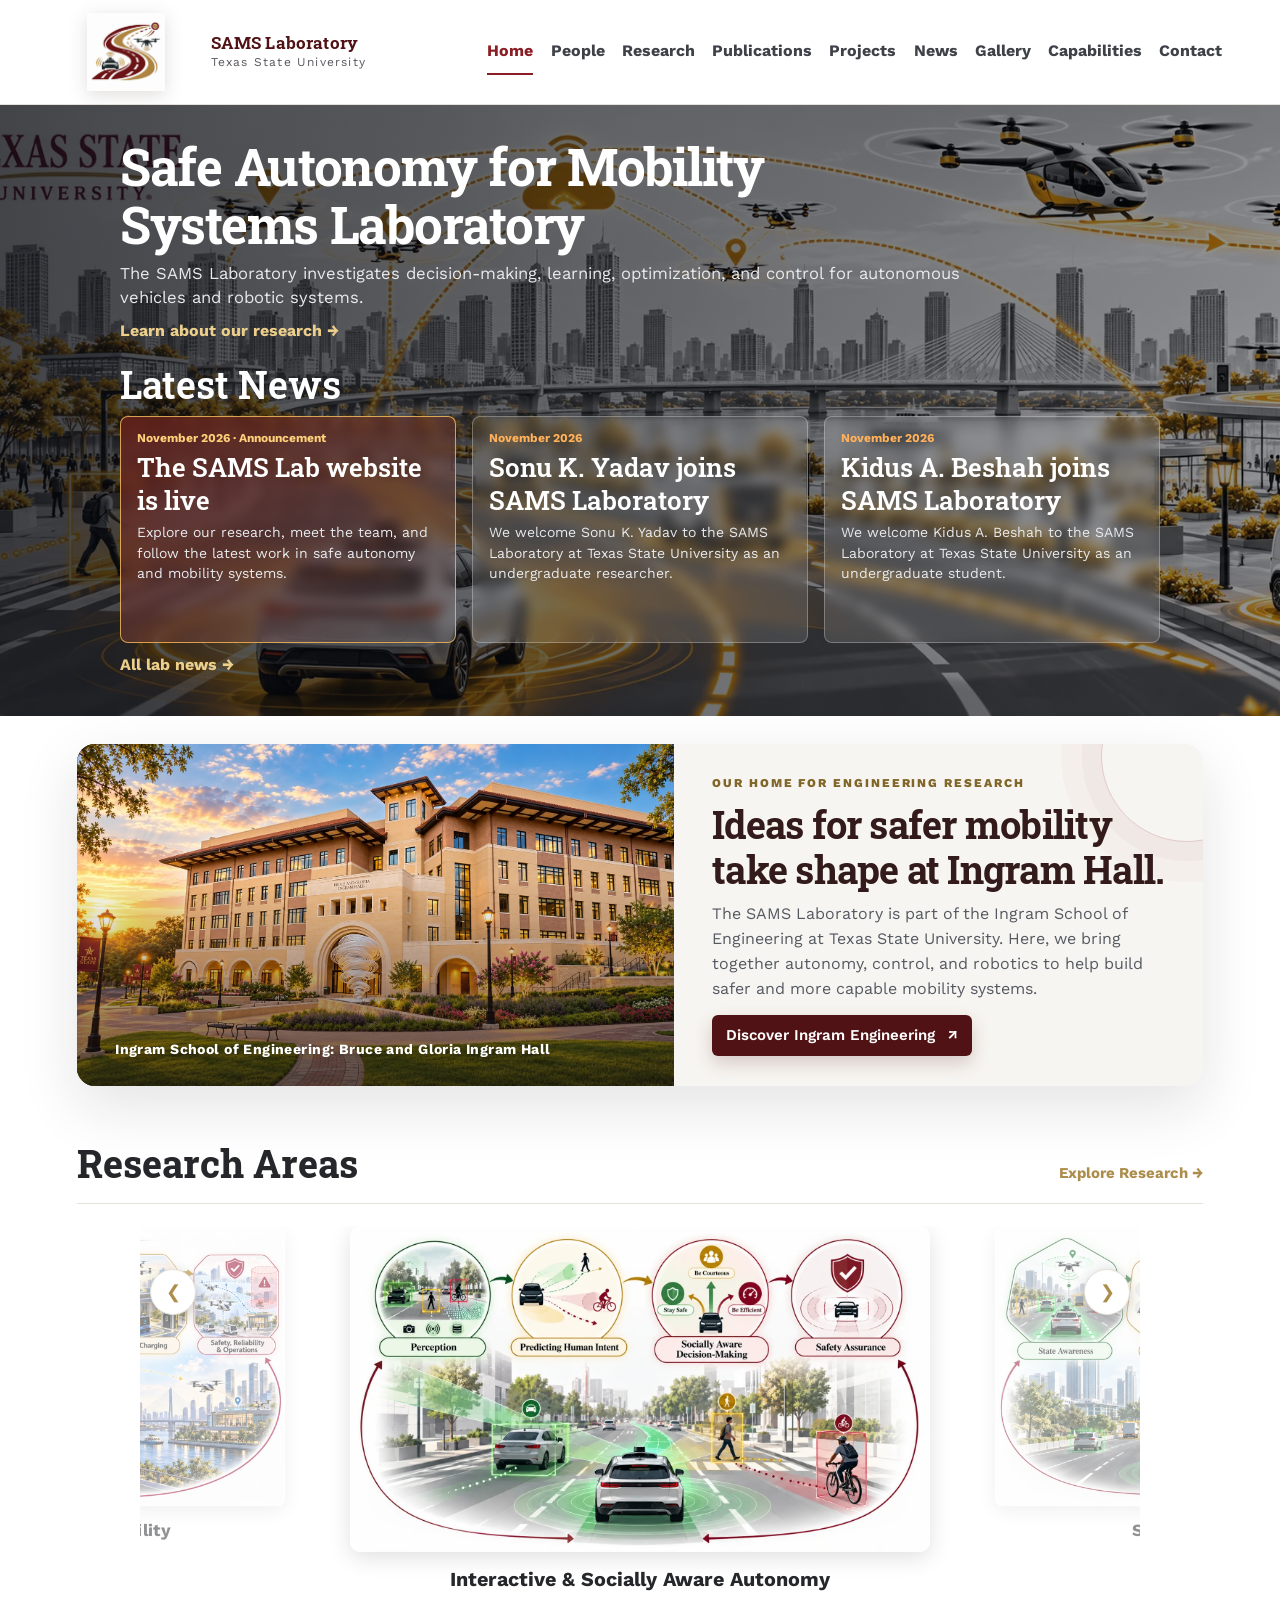
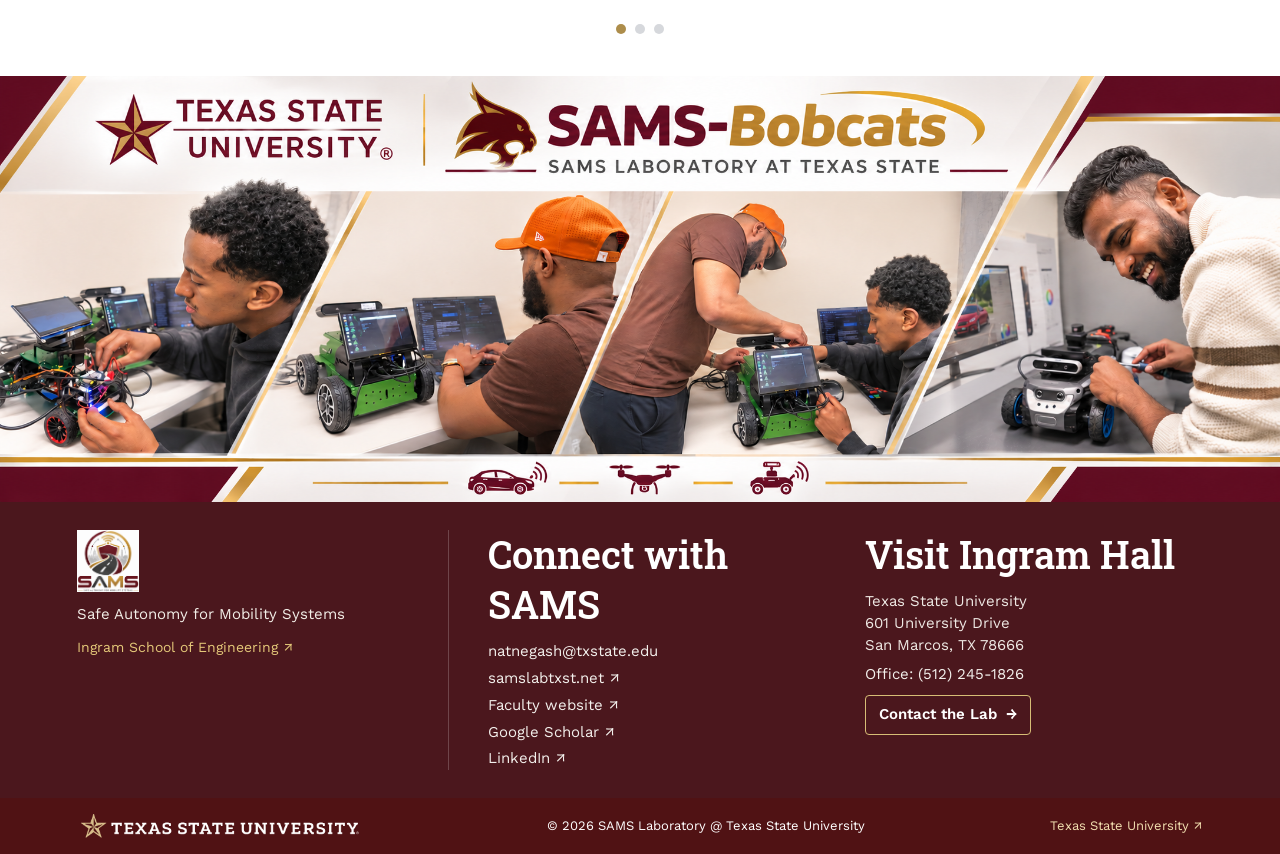
==== commit 9812e415: "Update index.html" ====
--- a/index.html
+++ b/index.html
@@ -116,7 +116,7 @@
     </main>
 
     <section class="sams-bobcats-banner" aria-label="SAMS-Bobcats Robotics Lab">
-  <img src="assets/sams-bobcats-banner.png" alt="SAMS-Bobcats Robotics Lab at Texas State University" loading="lazy" />
+  <img src="assets/SAMS-Bobcats-Banner-2.png" alt="SAMS-Bobcats Robotics Lab at Texas State University" loading="lazy" />
 </section>
 
 
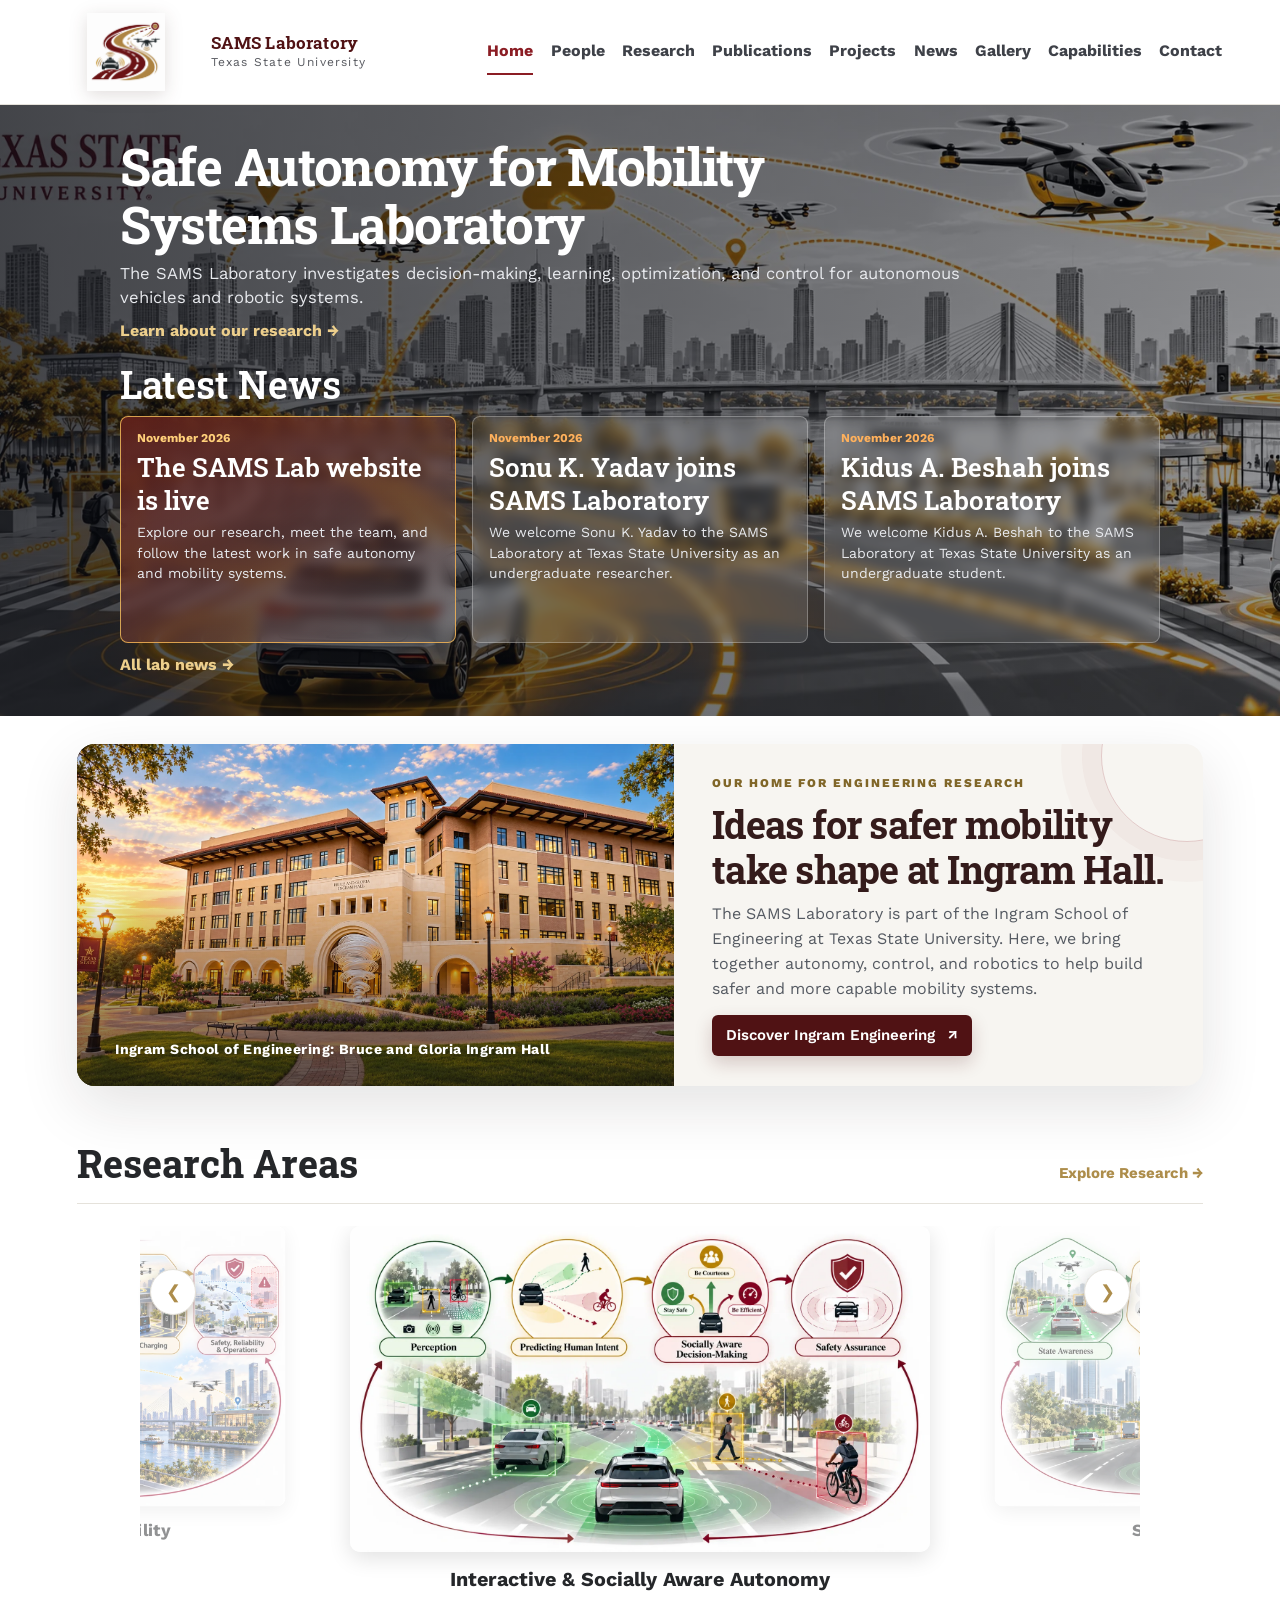
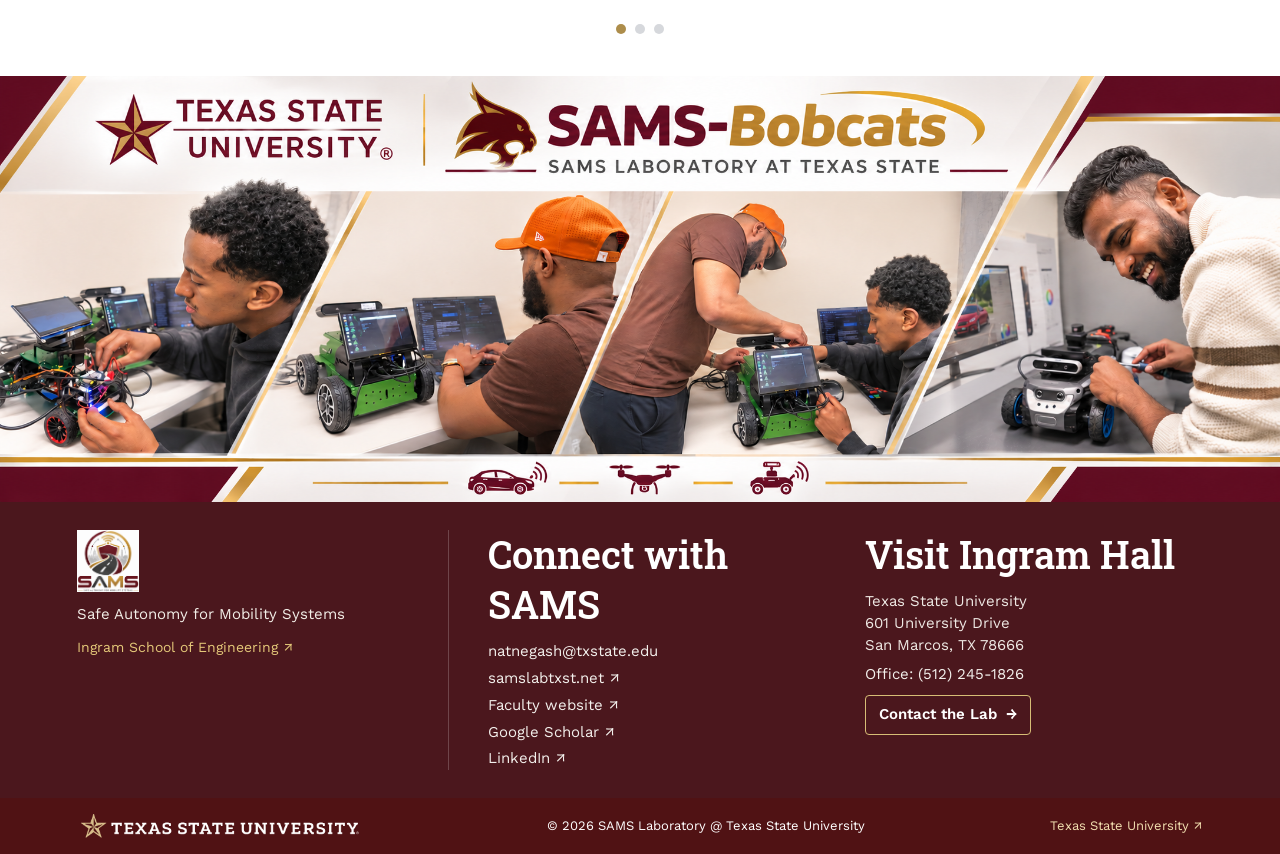
==== commit c5005d6a: "Update index.html" ====
--- a/index.html
+++ b/index.html
@@ -66,7 +66,7 @@
                         Learn about our research →
                     </a>
         
-<section class="sams-section hero-news" aria-labelledby="news-heading"><h2 id="news-heading">Latest News</h2><div class="news-viewport"><div class="news-track"><article class="sams-news-item news-live"><div class="sams-date">November 2026 · Announcement</div><h3>The SAMS Lab website is live</h3><p>Explore our research, meet the team, and follow the latest work in safe autonomy and mobility systems.</p></article><article class="sams-news-item"><div class="sams-date">November 2026</div><h3>Sonu K. Yadav joins SAMS Laboratory</h3><p>We welcome Sonu K. Yadav to the SAMS Laboratory at Texas State University as an undergraduate researcher.</p></article><article class="sams-news-item"><div class="sams-date">November 2026</div><h3>Kidus A. Beshah joins SAMS Laboratory</h3><p>We welcome Kidus A. Beshah to the SAMS Laboratory at Texas State University as an undergraduate student.</p></article><article class="sams-news-item"><div class="sams-date">October 2026</div><h3>Masum Billah Pial joins SAMS Laboratory</h3><p>We welcome Masum Billah Pial to the SAMS Laboratory at Texas State University as a graduate student.</p></article><article class="sams-news-item"><div class="sams-date">August 2026</div><h3>Bereket Kebede joins SAMS Laboratory</h3><p>We welcome Bereket Kebede to the SAMS Laboratory at Texas State University as a Ph.D. student in Mechanical Engineering.</p></article><article class="sams-news-item"><div class="sams-date">August 2026</div><h3>Dr. Negash joins Texas State University as a tenure-track Assistant Professor</h3><p>Mechanical Engineering: Control and Robotics</p></article></div></div><p class="hero-news-link"><a class="academic-link" href="news.html">All lab news →</a></p></section>
+<section class="sams-section hero-news" aria-labelledby="news-heading"><h2 id="news-heading">Latest News</h2><div class="news-viewport"><div class="news-track"><article class="sams-news-item news-live"><div class="sams-date">November 2026</div><h3>The SAMS Lab website is live</h3><p>Explore our research, meet the team, and follow the latest work in safe autonomy and mobility systems.</p></article><article class="sams-news-item"><div class="sams-date">November 2026</div><h3>Sonu K. Yadav joins SAMS Laboratory</h3><p>We welcome Sonu K. Yadav to the SAMS Laboratory at Texas State University as an undergraduate researcher.</p></article><article class="sams-news-item"><div class="sams-date">November 2026</div><h3>Kidus A. Beshah joins SAMS Laboratory</h3><p>We welcome Kidus A. Beshah to the SAMS Laboratory at Texas State University as an undergraduate student.</p></article><article class="sams-news-item"><div class="sams-date">October 2026</div><h3>Masum Billah Pial joins SAMS Laboratory</h3><p>We welcome Masum Billah Pial to the SAMS Laboratory at Texas State University as a graduate student.</p></article><article class="sams-news-item"><div class="sams-date">August 2026</div><h3>Bereket Kebede joins SAMS Laboratory</h3><p>We welcome Bereket Kebede to the SAMS Laboratory at Texas State University as a Ph.D. student in Mechanical Engineering.</p></article><article class="sams-news-item"><div class="sams-date">August 2026</div><h3>Dr. Negash joins Texas State University as a tenure-track Assistant Professor</h3><p>Mechanical Engineering: Control and Robotics</p></article></div></div><p class="hero-news-link"><a class="academic-link" href="news.html">All lab news →</a></p></section>
         </div>
     </section>
 
--- a/style.css
+++ b/style.css
@@ -384,7 +384,6 @@
 .capability-equipment-card:hover .capability-card-link{text-decoration:underline;text-underline-offset:3px}
 .supported-work .cards{margin-top:6px}
 @media(max-width:760px){.capability-equipment-grid{grid-template-columns:1fr}.capability-card-media{aspect-ratio:16/9}}
-
 @media(prefers-reduced-motion:reduce){.capability-equipment-card{transition:none}.capability-equipment-card:hover{transform:none}}
 
 /* Gallery collection cards use a representative photo before the album is opened. */
@@ -482,3 +481,37 @@
 @media(max-width:850px){.contact-hero{grid-template-columns:1fr;gap:25px;padding-top:55px}.contact-hero-art{min-height:280px;max-width:620px;width:100%;justify-self:center}.contact-opportunity-grid{grid-template-columns:1fr 1fr}.contact-visit{grid-template-columns:1fr}.contact-visit-copy{max-width:680px}}
 @media(max-width:560px){.contact-main{padding-left:20px;padding-right:20px}.contact-hero .heading{font-size:42px}.contact-hero-art{min-height:245px}.contact-art-mark{width:100px;height:100px;font-size:64px}.contact-opportunity-grid{grid-template-columns:1fr}.contact-opportunity{min-height:0}.contact-map-caption{flex-direction:column;gap:4px}}
 
+
+/* Compact contact sections and the three office details while preserving text sizes. */
+.contact-hero{min-height:0!important;padding:8px 0!important}
+.contact-hero-art{min-height:0!important;aspect-ratio:1.8/1!important}
+.contact-connect{padding:8px 0!important}
+.contact-section-heading{margin-bottom:10px!important}
+.contact-visit{padding-top:8px!important}
+.contact-location-card{gap:2px!important;padding:12px 16px!important}
+.contact-location-card .location-detail{gap:8px!important;padding:2px 0!important}
+.contact-location-card .location-detail>div{gap:1px!important}
+.contact-location-card .location-detail strong,.contact-location-card .location-detail a{line-height:1.35!important}
+@media(max-width:850px){.contact-hero{padding:8px 0!important}.contact-hero-art{aspect-ratio:1.8/1!important}.contact-connect{padding:8px 0!important}.contact-visit{padding-top:8px!important}}
+@media(max-width:560px){.contact-hero{padding:6px 0!important}.contact-hero-art{aspect-ratio:1.65/1!important}.contact-connect{padding:6px 0!important}.contact-section-heading{margin-bottom:8px!important}.contact-visit{padding-top:6px!important}.contact-location-card{gap:1px!important;padding:10px 12px!important}.contact-location-card .location-detail{gap:7px!important;padding:1px 0!important}}
+
+
+/* Distinct SAMS opportunity cards with high-contrast white content. */
+.contact-opportunity-grid .contact-opportunity:nth-child(1){background:#236b48!important;border-color:#236b48!important;color:#fff!important}
+.contact-opportunity-grid .contact-opportunity:nth-child(2){background:#173f68!important;border-color:#173f68!important;color:#fff!important}
+.contact-opportunity-grid .contact-opportunity:nth-child(3){background:#ad4b12!important;border-color:#ad4b12!important;color:#fff!important}
+.contact-opportunity-grid .contact-opportunity h3,
+.contact-opportunity-grid .contact-opportunity p,
+.contact-opportunity-grid .contact-opportunity>a,
+.contact-opportunity-grid .contact-opportunity>a span{color:#fff!important}
+.contact-opportunity-grid .contact-opportunity-icon{background:rgba(255,255,255,.16)!important;color:#fff!important;border:1px solid rgba(255,255,255,.28)}
+.contact-opportunity-grid .contact-opportunity:hover{box-shadow:0 14px 34px rgba(20,25,30,.2)}
+.contact-opportunity-grid .contact-opportunity:nth-child(1):hover{border-color:#236b48!important}
+.contact-opportunity-grid .contact-opportunity:nth-child(2):hover{border-color:#173f68!important}
+.contact-opportunity-grid .contact-opportunity:nth-child(3):hover{border-color:#ad4b12!important}
+
+
+/* Use the text-free global mobility illustration in the contact hero. */
+.contact-hero-art{display:block!important;min-height:0!important;aspect-ratio:1.5/1!important;overflow:hidden!important;padding:0!important;border:0!important;border-radius:14px!important;background:transparent!important;box-shadow:none!important}
+.contact-hero-art:before,.contact-hero-art:after{display:none!important}
+.contact-hero-illustration{display:block;width:100%;height:100%;object-fit:cover;border-radius:14px}
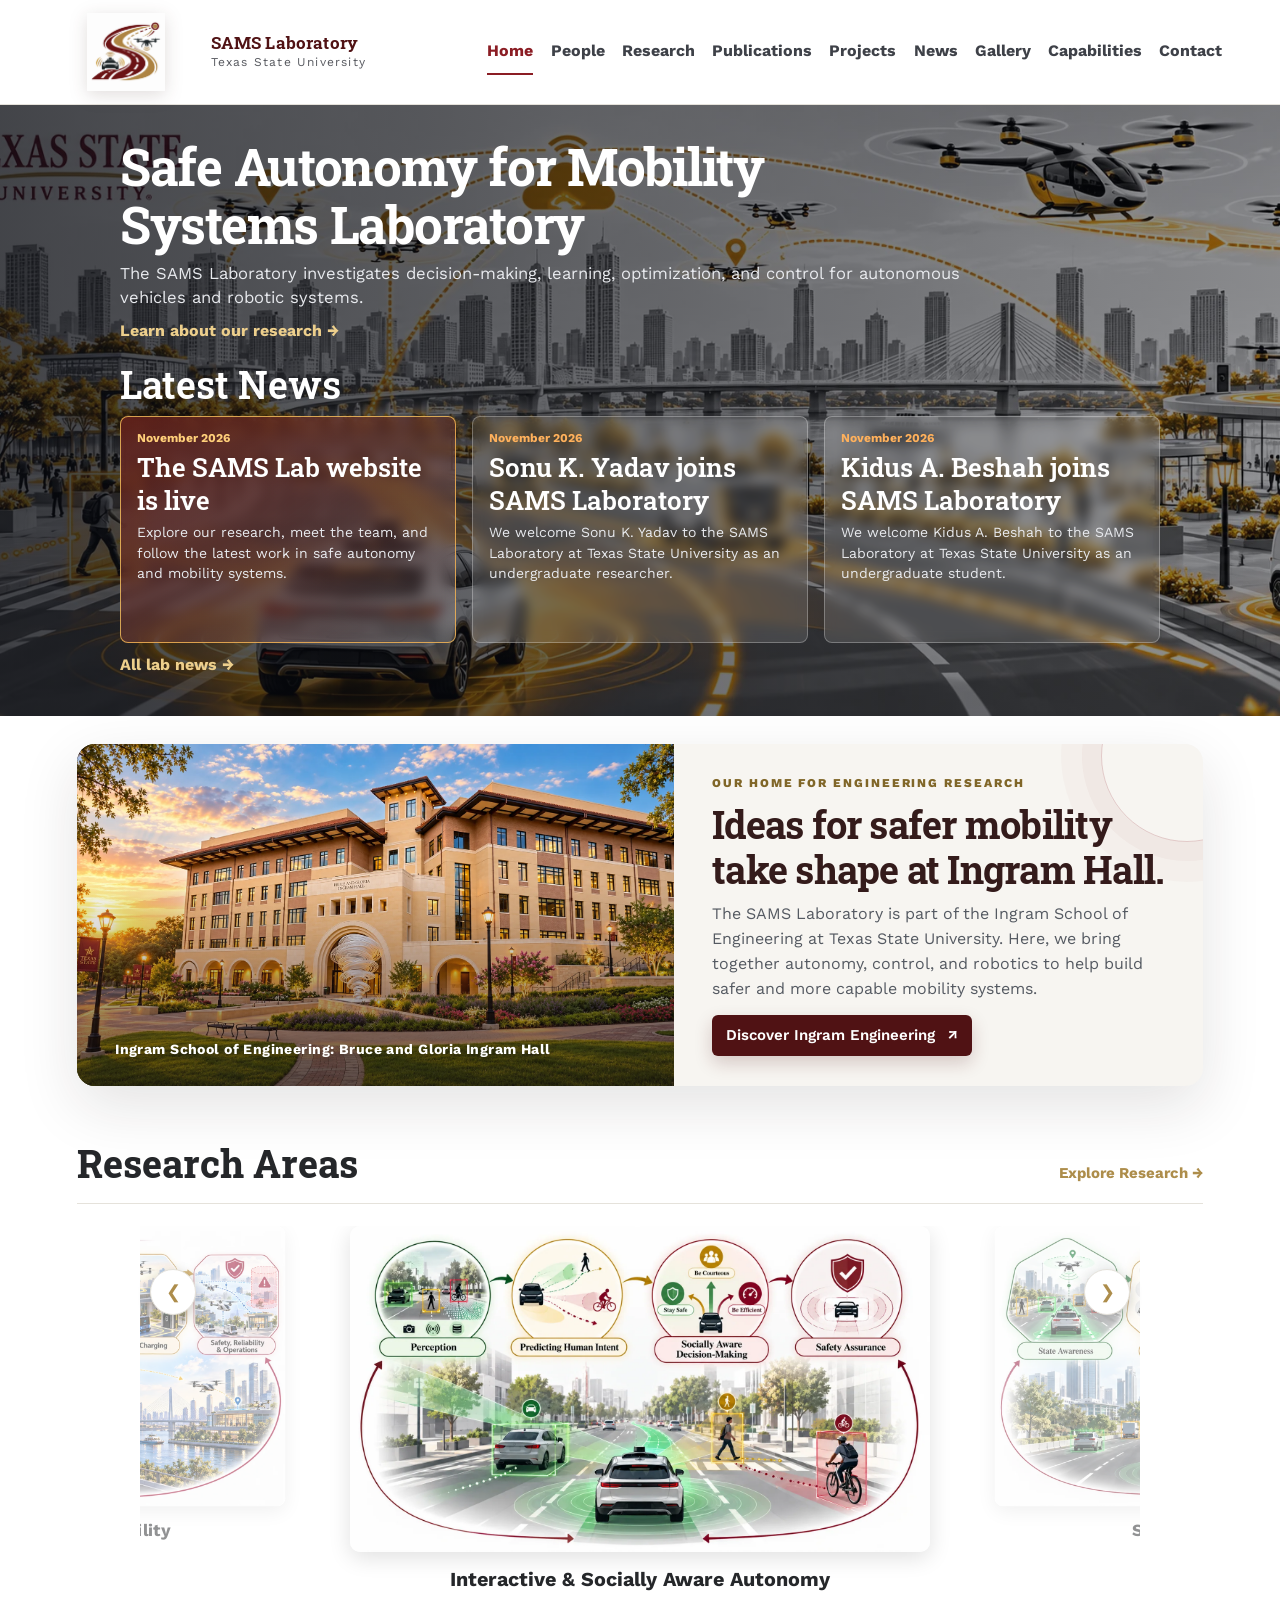
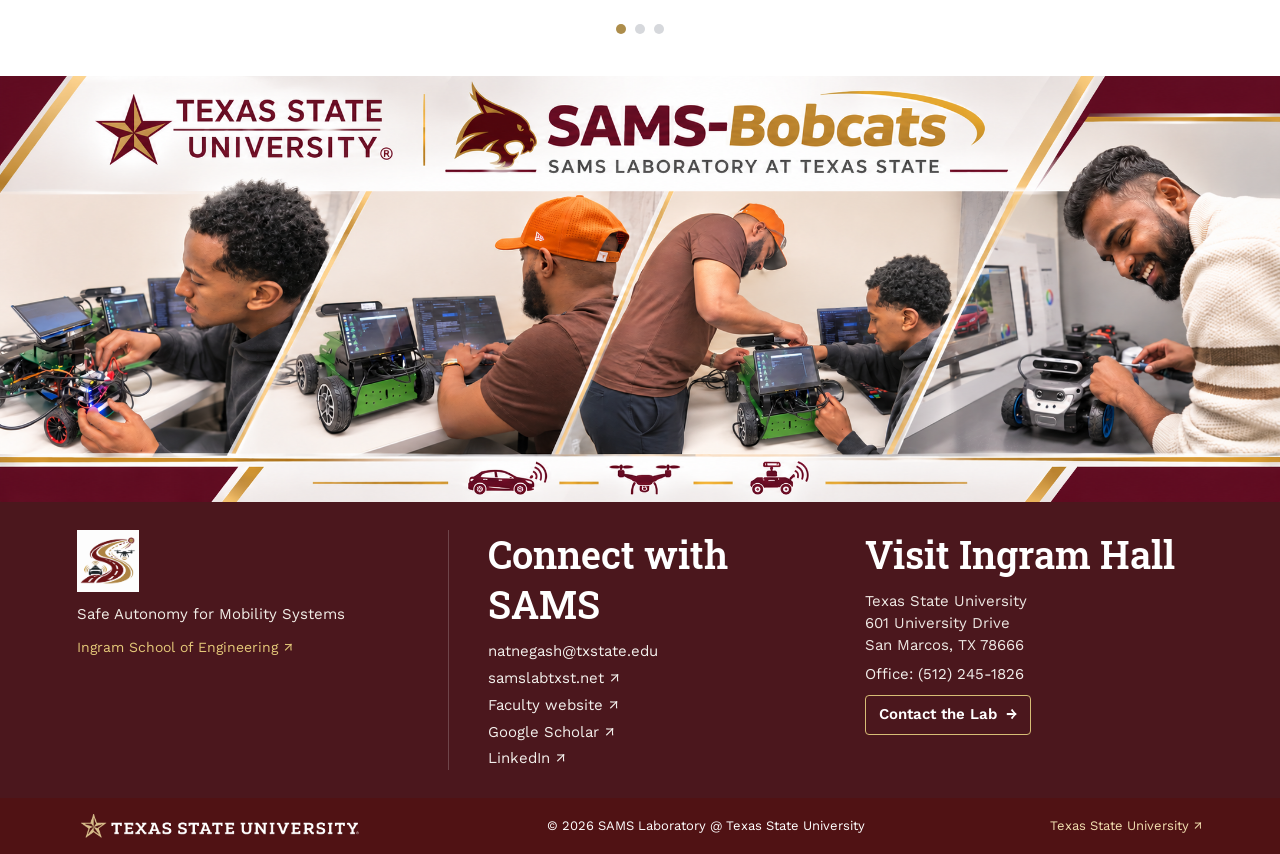
==== commit 8cedf3d5: "Update index.html" ====
--- a/index.html
+++ b/index.html
@@ -125,7 +125,7 @@
   <div class="footer-main">
     <div class="footer-identity">
       <a class="footer-sams-logo" href="index.html" aria-label="SAMS Laboratory home">
-        <img src="assets/SAMS-LOGO-3.png" alt="SAMS Laboratory" />
+        <img src="assets/SAMS-Logo.png" alt="SAMS Laboratory" />
       </a>
       <p class="footer-tagline">Safe Autonomy for Mobility Systems</p>
       <a class="footer-school-link" href="https://www.engineering.txst.edu/" target="_blank" rel="noopener">Ingram School of Engineering <span aria-hidden="true">↗</span></a>
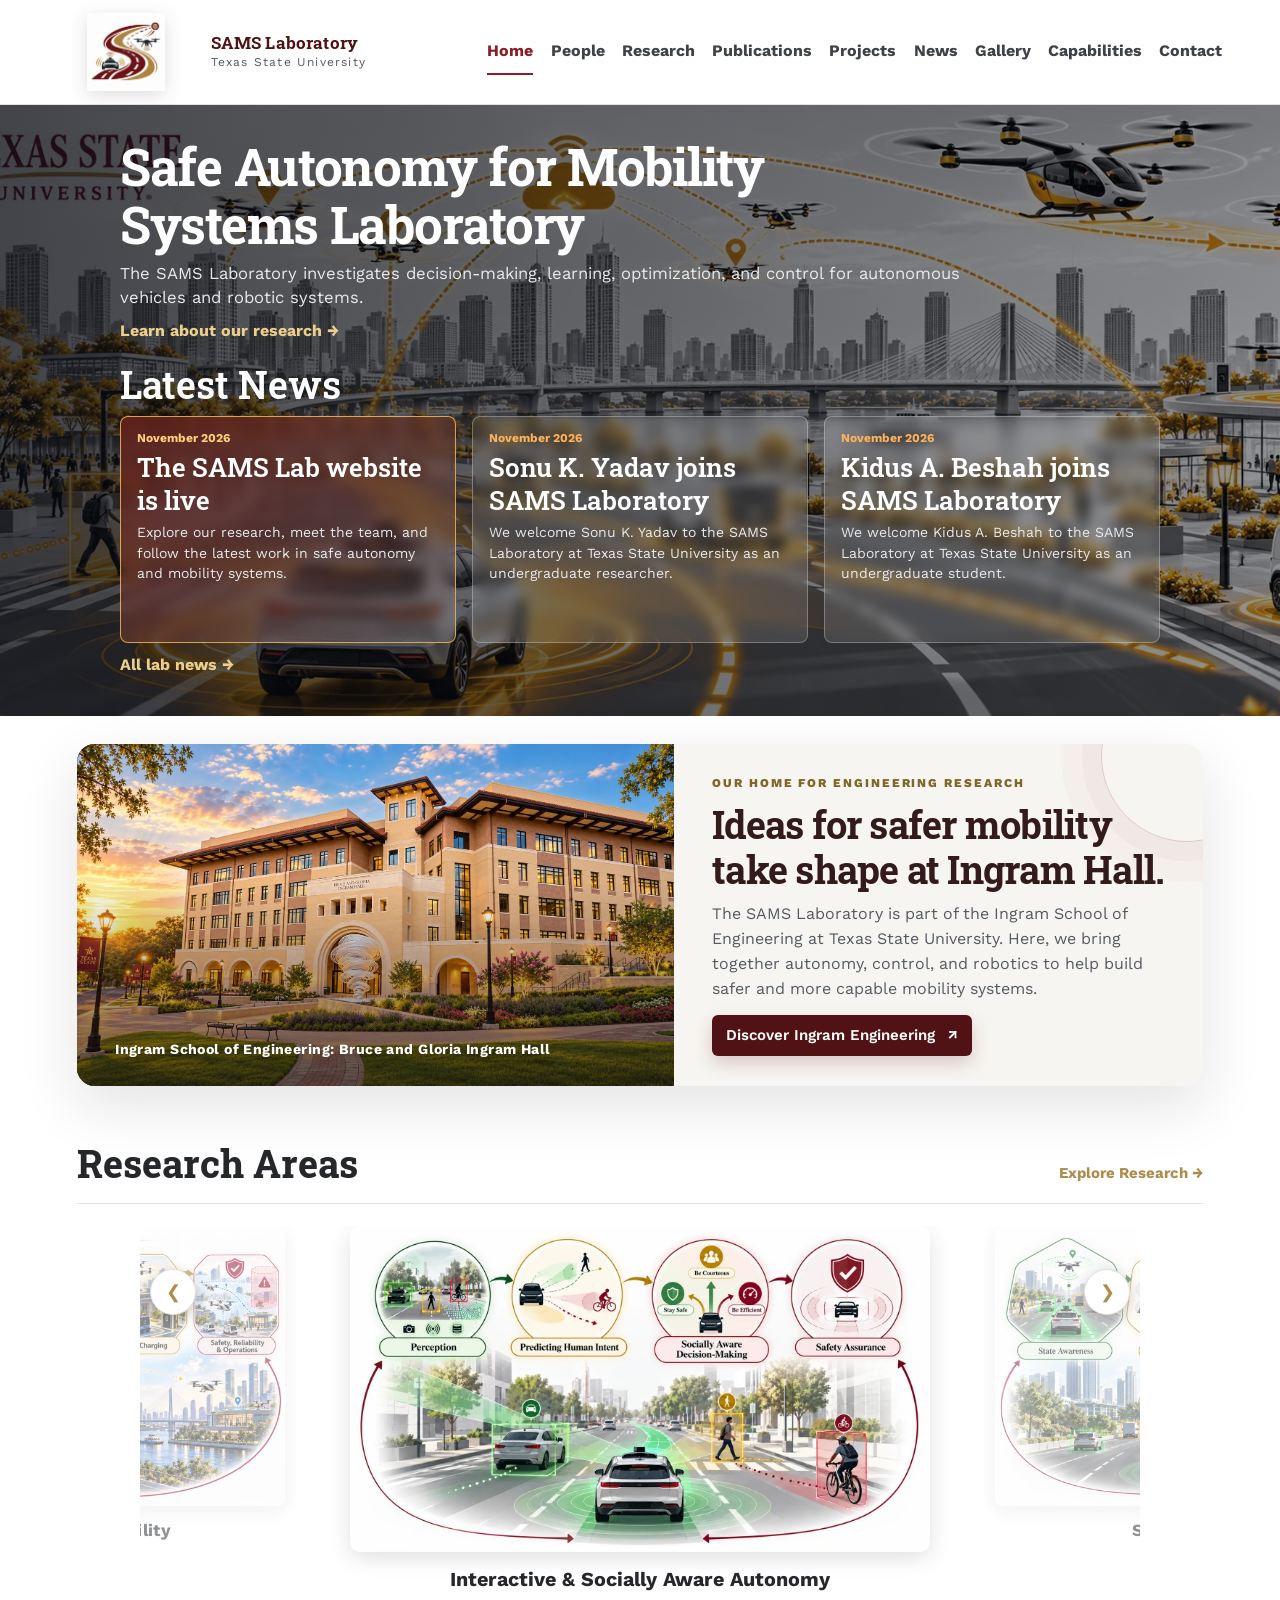
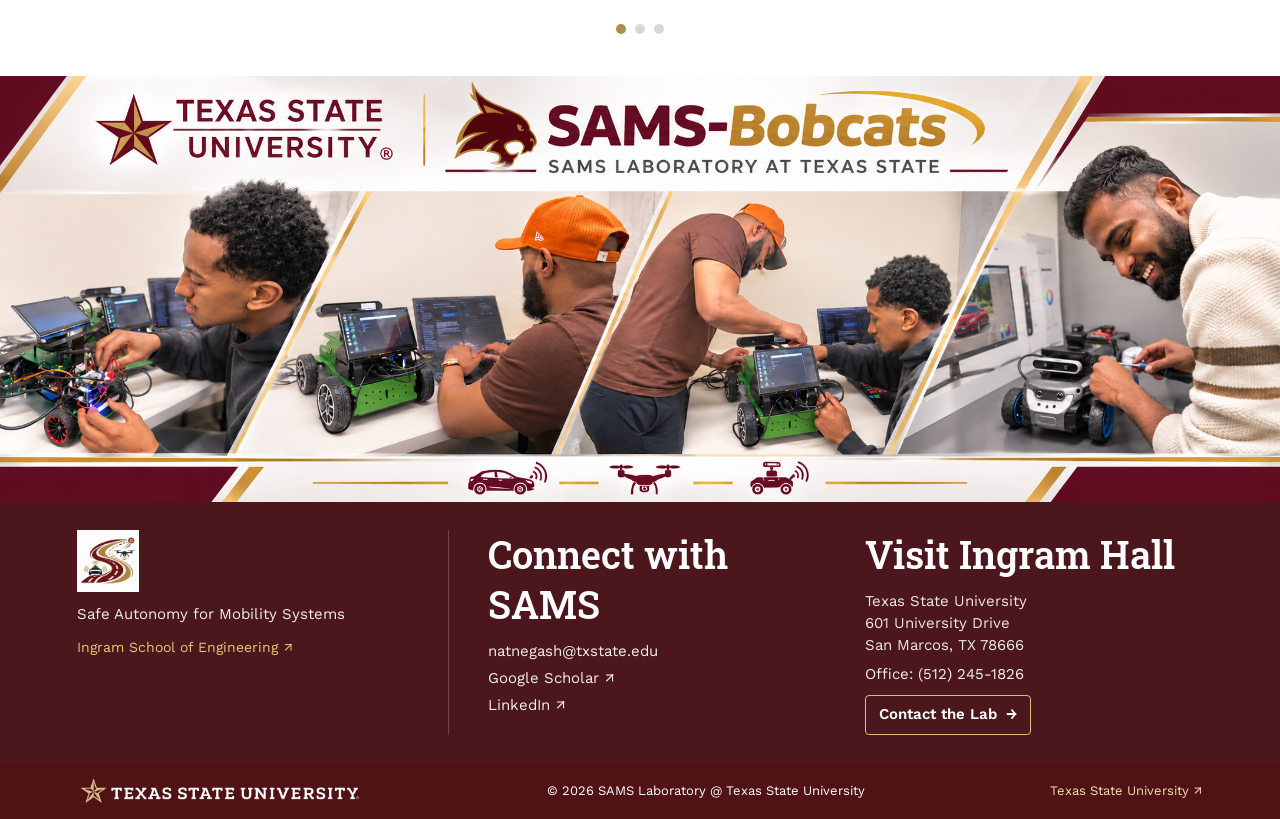
==== commit e2439361: "Update index.html" ====
--- a/index.html
+++ b/index.html
@@ -133,8 +133,6 @@
     <div class="footer-column">
       <h2>Connect with SAMS</h2>
       <a href="mailto:natnegash@txstate.edu">natnegash@txstate.edu</a>
-      <a href="https://samslabtxst.net/" target="_blank" rel="noopener">samslabtxst.net <span aria-hidden="true">↗</span></a>
-      <a href="https://natnael-m-negash.net/" target="_blank" rel="noopener">Faculty website <span aria-hidden="true">↗</span></a>
       <a href="https://scholar.google.com/citations?user=de8_IgUAAAAJ&amp;hl=en" target="_blank" rel="noopener">Google Scholar <span aria-hidden="true">↗</span></a>
       <a href="https://www.linkedin.com/in/natnael-m-negash-ph-d-12721473/" target="_blank" rel="noopener">LinkedIn <span aria-hidden="true">↗</span></a>
     </div>
--- a/style.css
+++ b/style.css
@@ -12,7 +12,7 @@
 .people-row .inside p{line-height:1.5}
 .person-link{color:var(--orange);font-weight:700}
 .people-row .inside p+p{margin-top:8px}
-@media(min-width:1050px) and (min-height:700px){.people-hierarchy{gap:clamp(10px,2vh,20px)}.people-row .person{min-height:clamp(115px,17vh,165px)}}
+@media(min-width:1050px) and (min-height:700px){.people-hierarchy{gap:clamp(10px,2vh,16px)}.people-row .person{min-height:clamp(115px,17vh,165px)}}
 @media(max-width:700px){.people-row{grid-template-columns:1fr}.people-row .portrait{width:120px;flex-basis:120px}}
 
 /* Home page gallery preview */
@@ -496,6 +496,9 @@
 @media(max-width:560px){.contact-hero{padding:6px 0!important}.contact-hero-art{aspect-ratio:1.65/1!important}.contact-connect{padding:6px 0!important}.contact-section-heading{margin-bottom:8px!important}.contact-visit{padding-top:6px!important}.contact-location-card{gap:1px!important;padding:10px 12px!important}.contact-location-card .location-detail{gap:7px!important;padding:1px 0!important}}
 
 
+
+
+
 /* Distinct SAMS opportunity cards with high-contrast white content. */
 .contact-opportunity-grid .contact-opportunity:nth-child(1){background:#236b48!important;border-color:#236b48!important;color:#fff!important}
 .contact-opportunity-grid .contact-opportunity:nth-child(2){background:#173f68!important;border-color:#173f68!important;color:#fff!important}
@@ -515,3 +518,8 @@
 .contact-hero-art{display:block!important;min-height:0!important;aspect-ratio:1.5/1!important;overflow:hidden!important;padding:0!important;border:0!important;border-radius:14px!important;background:transparent!important;box-shadow:none!important}
 .contact-hero-art:before,.contact-hero-art:after{display:none!important}
 .contact-hero-illustration{display:block;width:100%;height:100%;object-fit:cover;border-radius:14px}
+
+/* Keep the homepage navigation at the same size as the other site pages. */
+body.home .site-header nav a{font-size:19.2px}
+@media(max-width:1320px){body.home .site-header nav a{font-size:16px}}
+@media(max-width:1080px){body.home .site-header nav a{font-size:17px}}
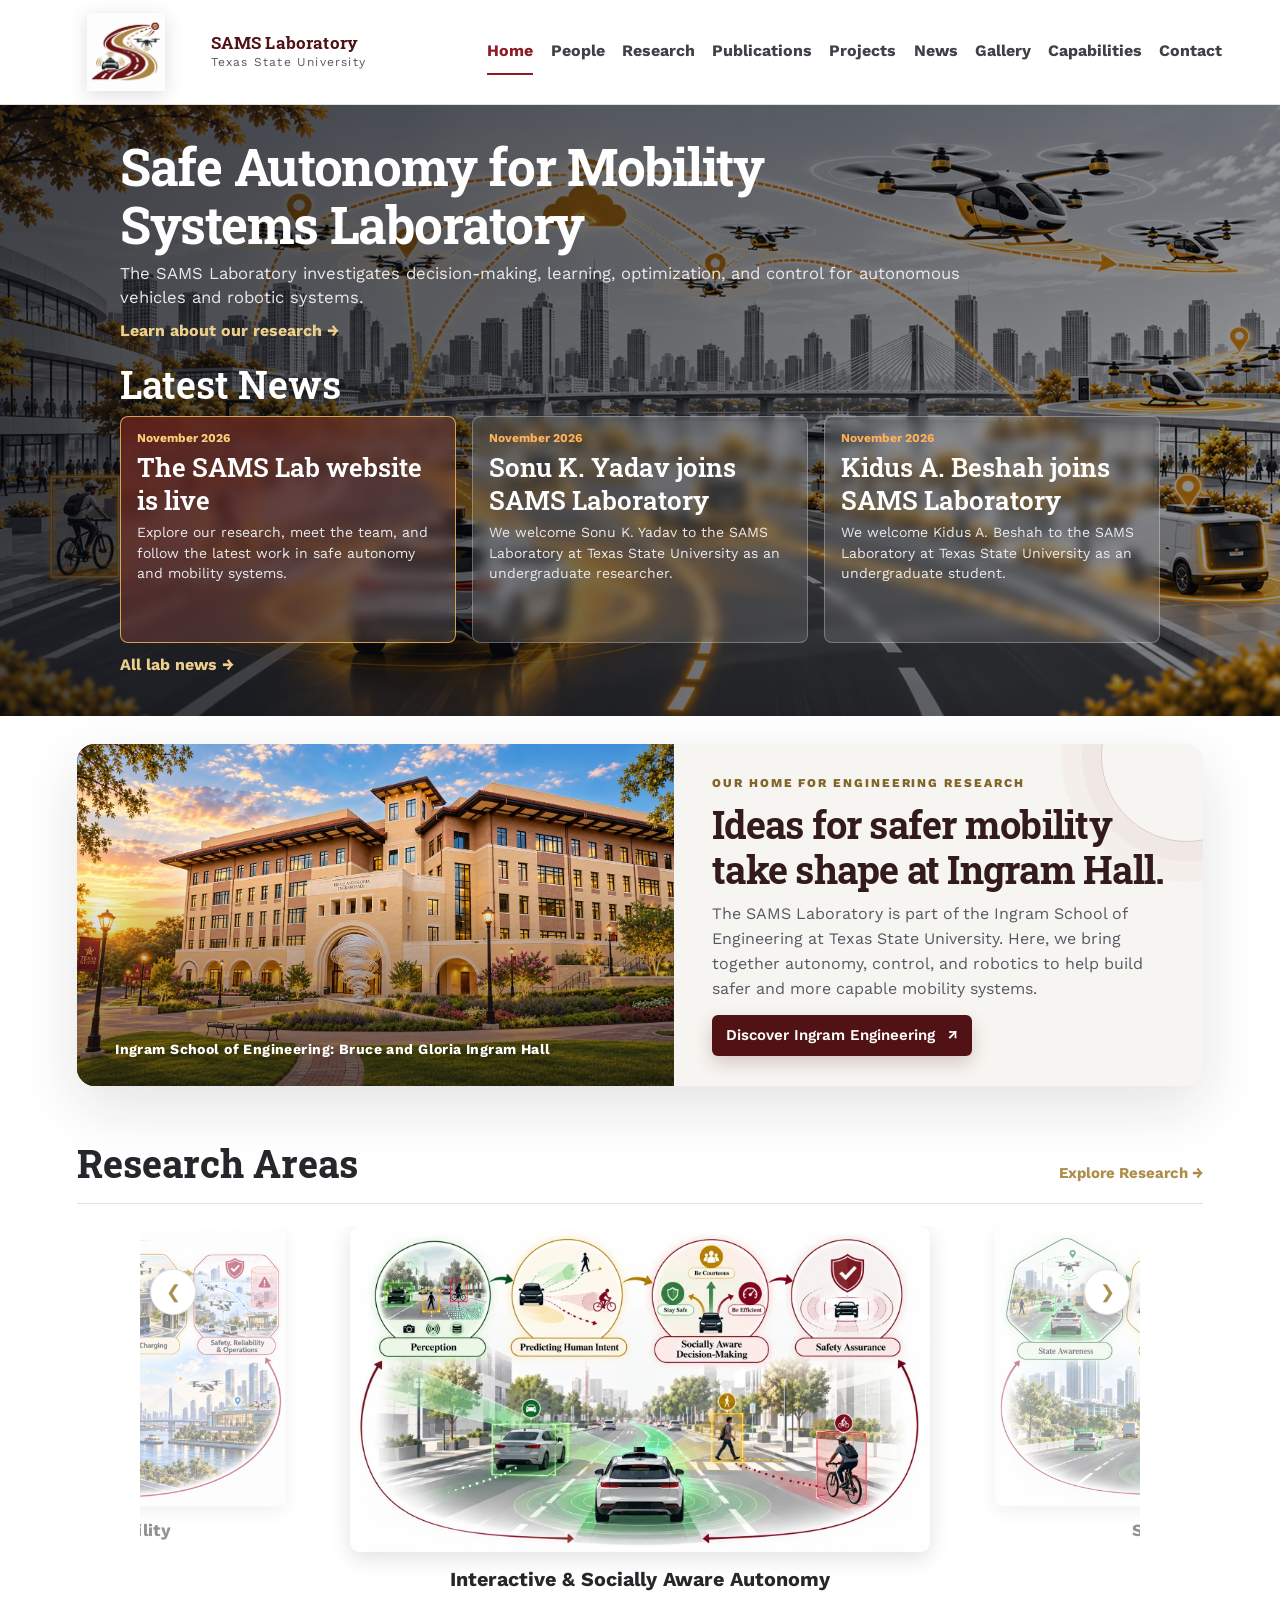
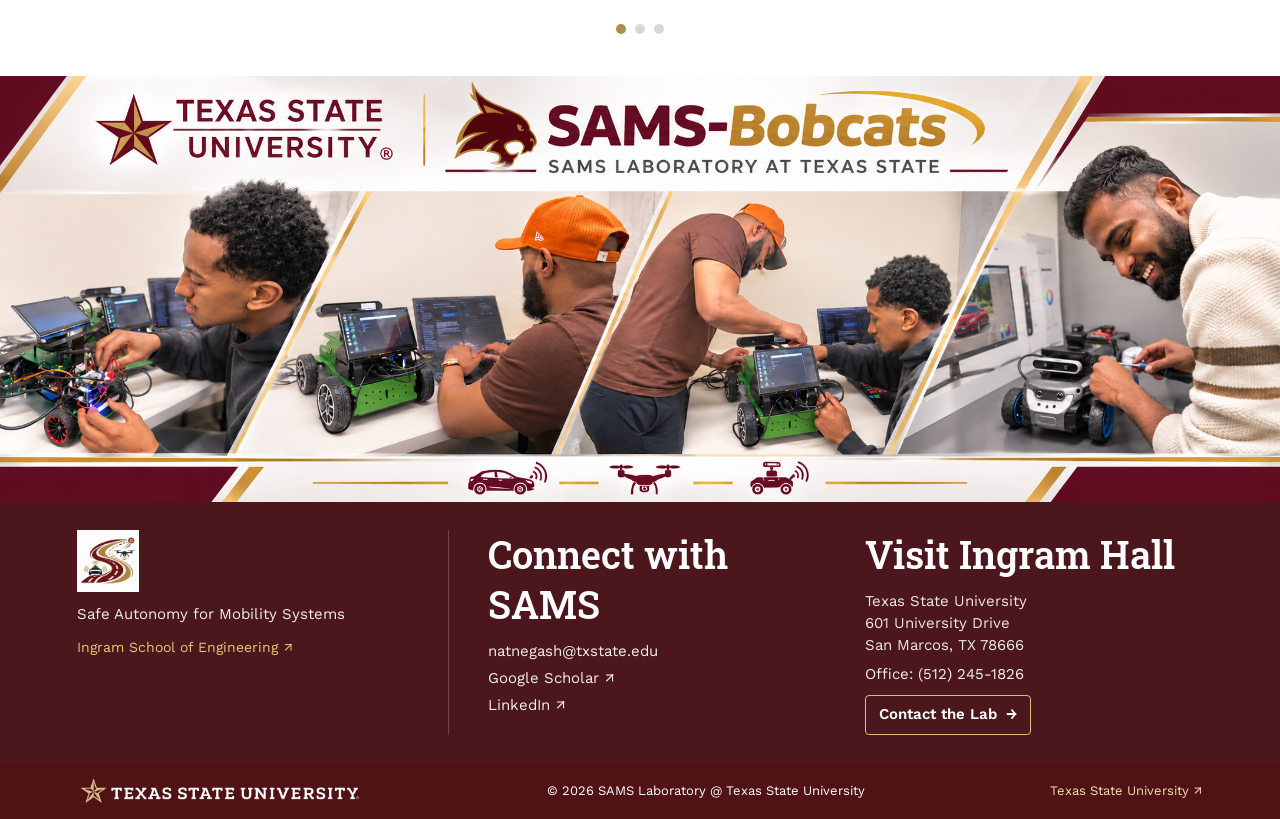
==== commit 3819c46e: "Update index.html" ====
--- a/index.html
+++ b/index.html
@@ -49,7 +49,7 @@
 
     <!-- Full-width hero: image with darkened overlay and text on top -->
     <section class="hero-overlay">
-        <img class="hero-bg" src="assets/amber-header.webp" alt="" />
+        <img class="hero-bg" src="assets/Amber Hero.png" alt="" />
         <div class="hero-content academic-intro">
 
                     <h1>
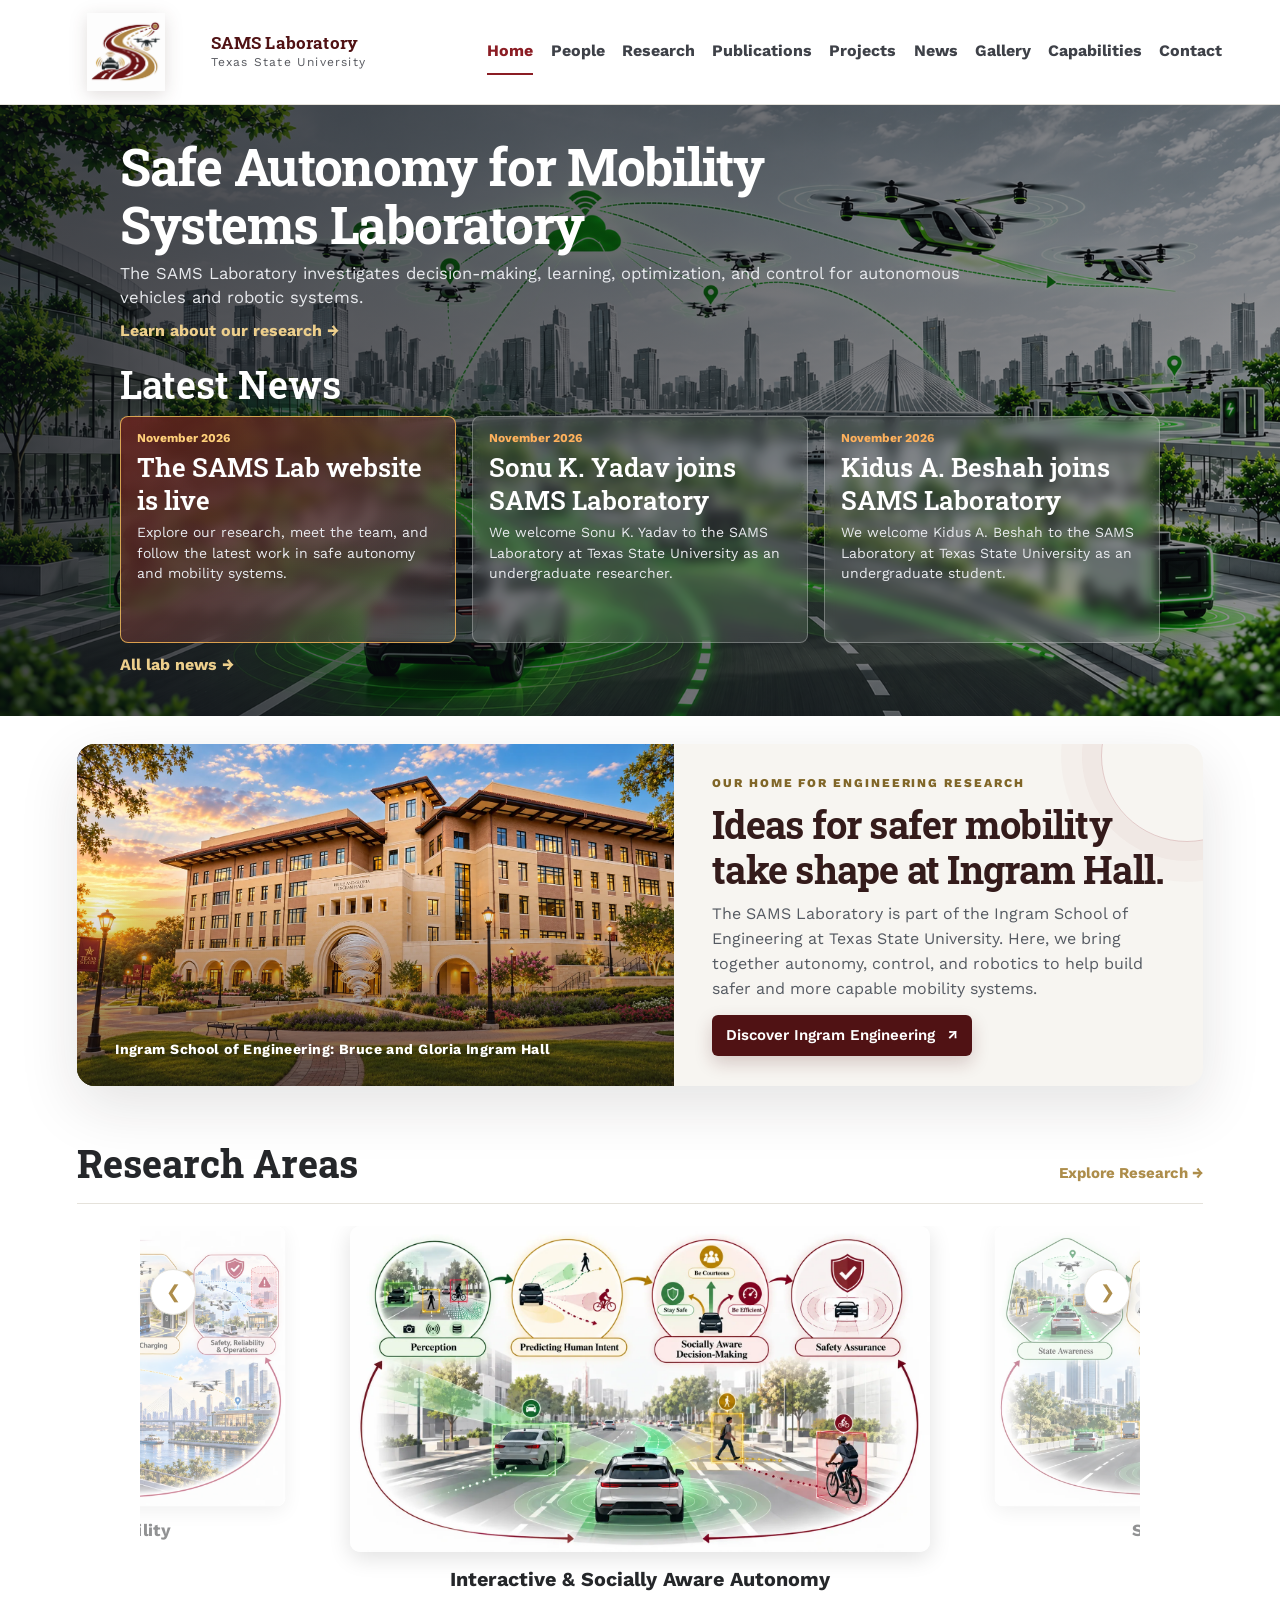
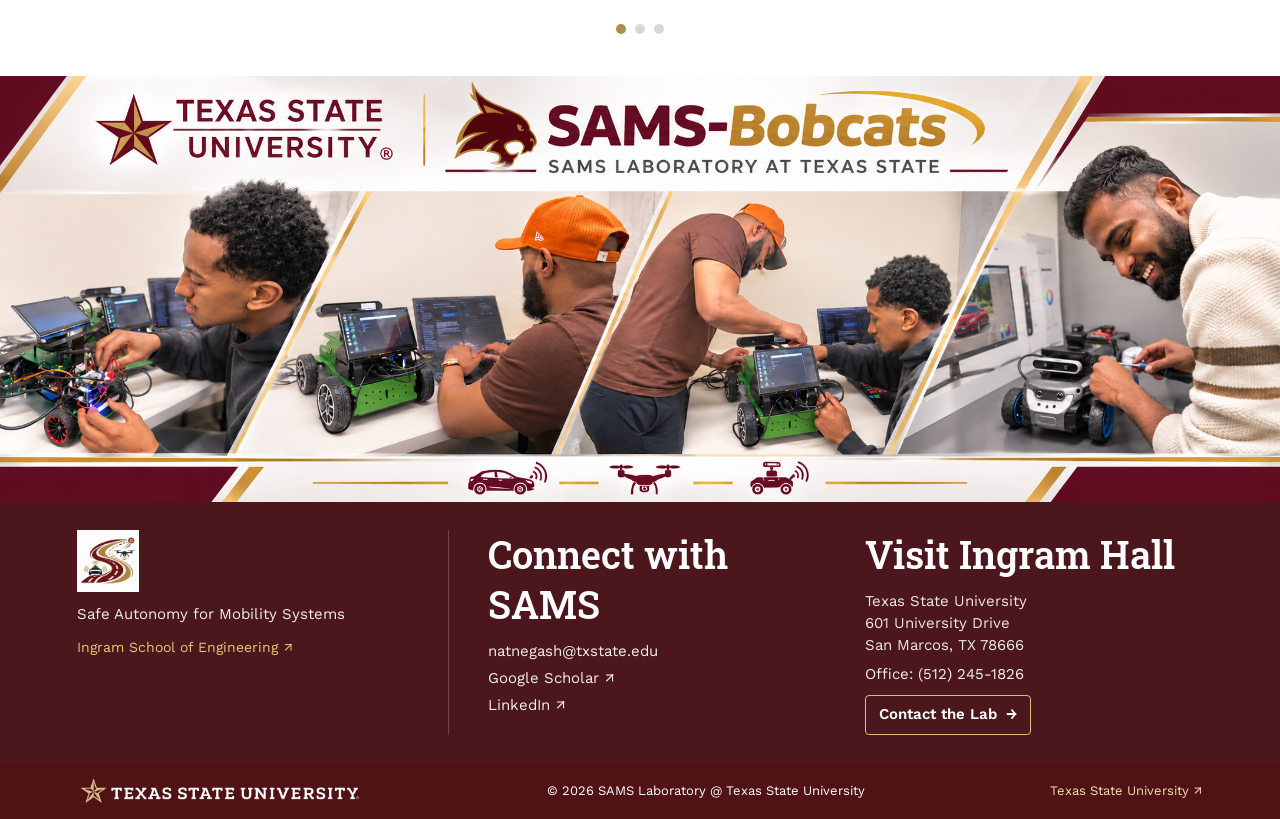
==== commit d88163d8: "Update index.html" ====
--- a/index.html
+++ b/index.html
@@ -49,7 +49,7 @@
 
     <!-- Full-width hero: image with darkened overlay and text on top -->
     <section class="hero-overlay">
-        <img class="hero-bg" src="assets/Amber Hero.png" alt="" />
+        <img class="hero-bg" src="assets/Neon Green Smart City Network.png" alt="" />
         <div class="hero-content academic-intro">
 
                     <h1>
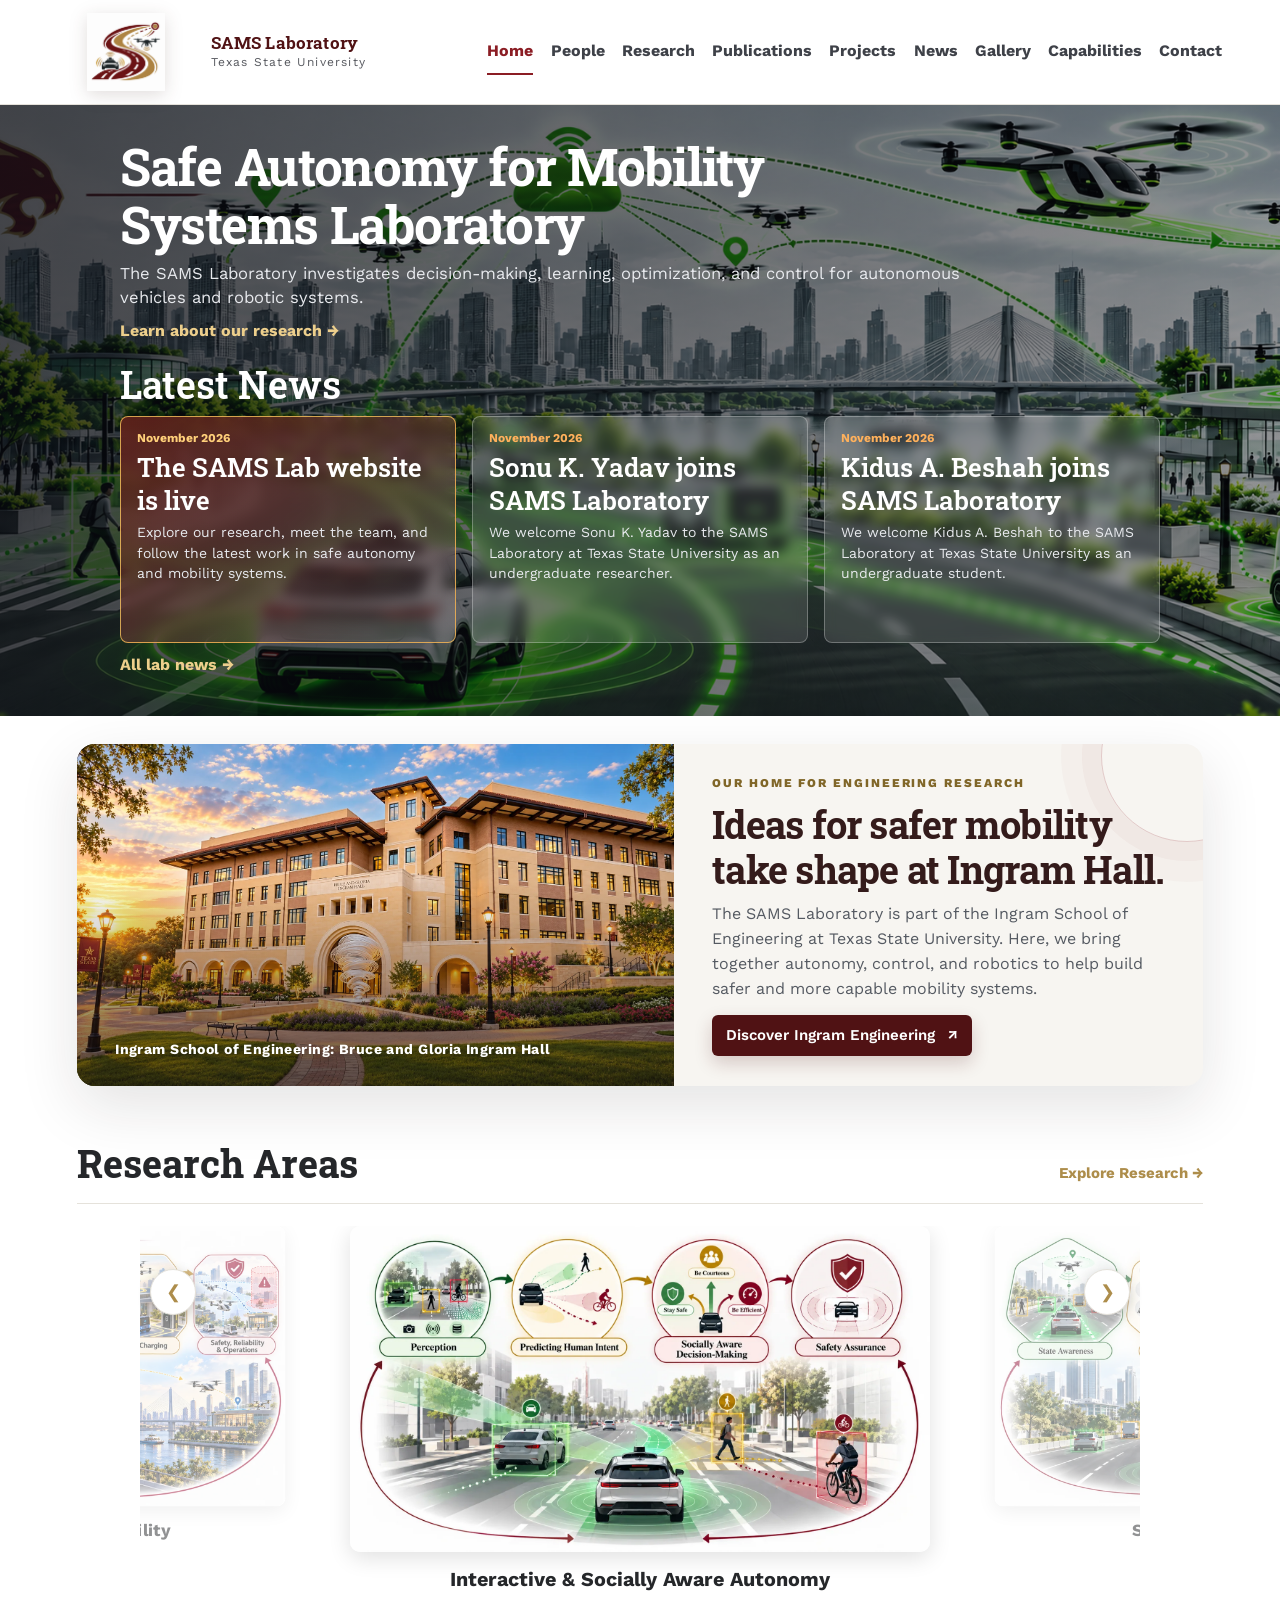
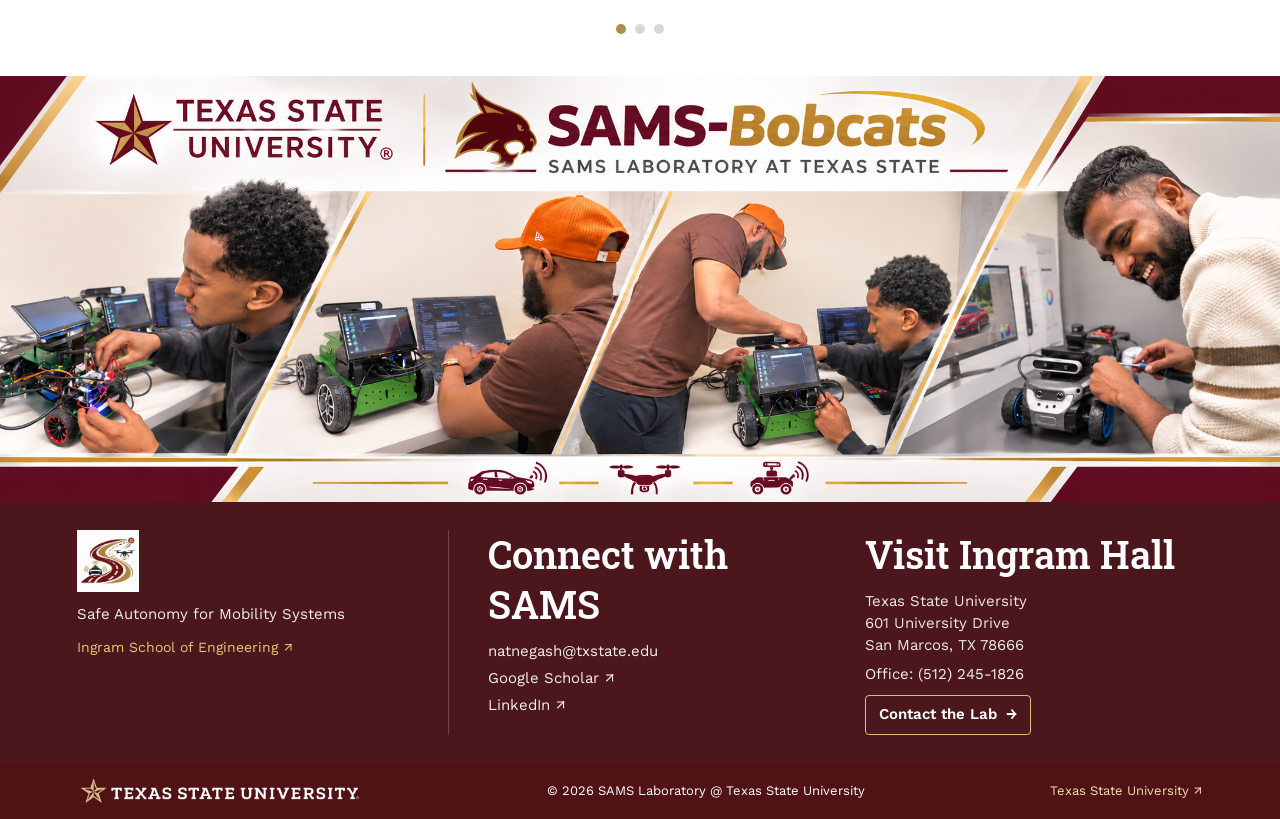
==== commit e9e6f980: "Update index.html" ====
--- a/index.html
+++ b/index.html
@@ -49,7 +49,7 @@
 
     <!-- Full-width hero: image with darkened overlay and text on top -->
     <section class="hero-overlay">
-        <img class="hero-bg" src="assets/Neon Green Smart City Network.png" alt="" />
+        <img class="hero-bg" src="assets/Neon Green Smart City Mobility.png" alt="" />
         <div class="hero-content academic-intro">
 
                     <h1>
